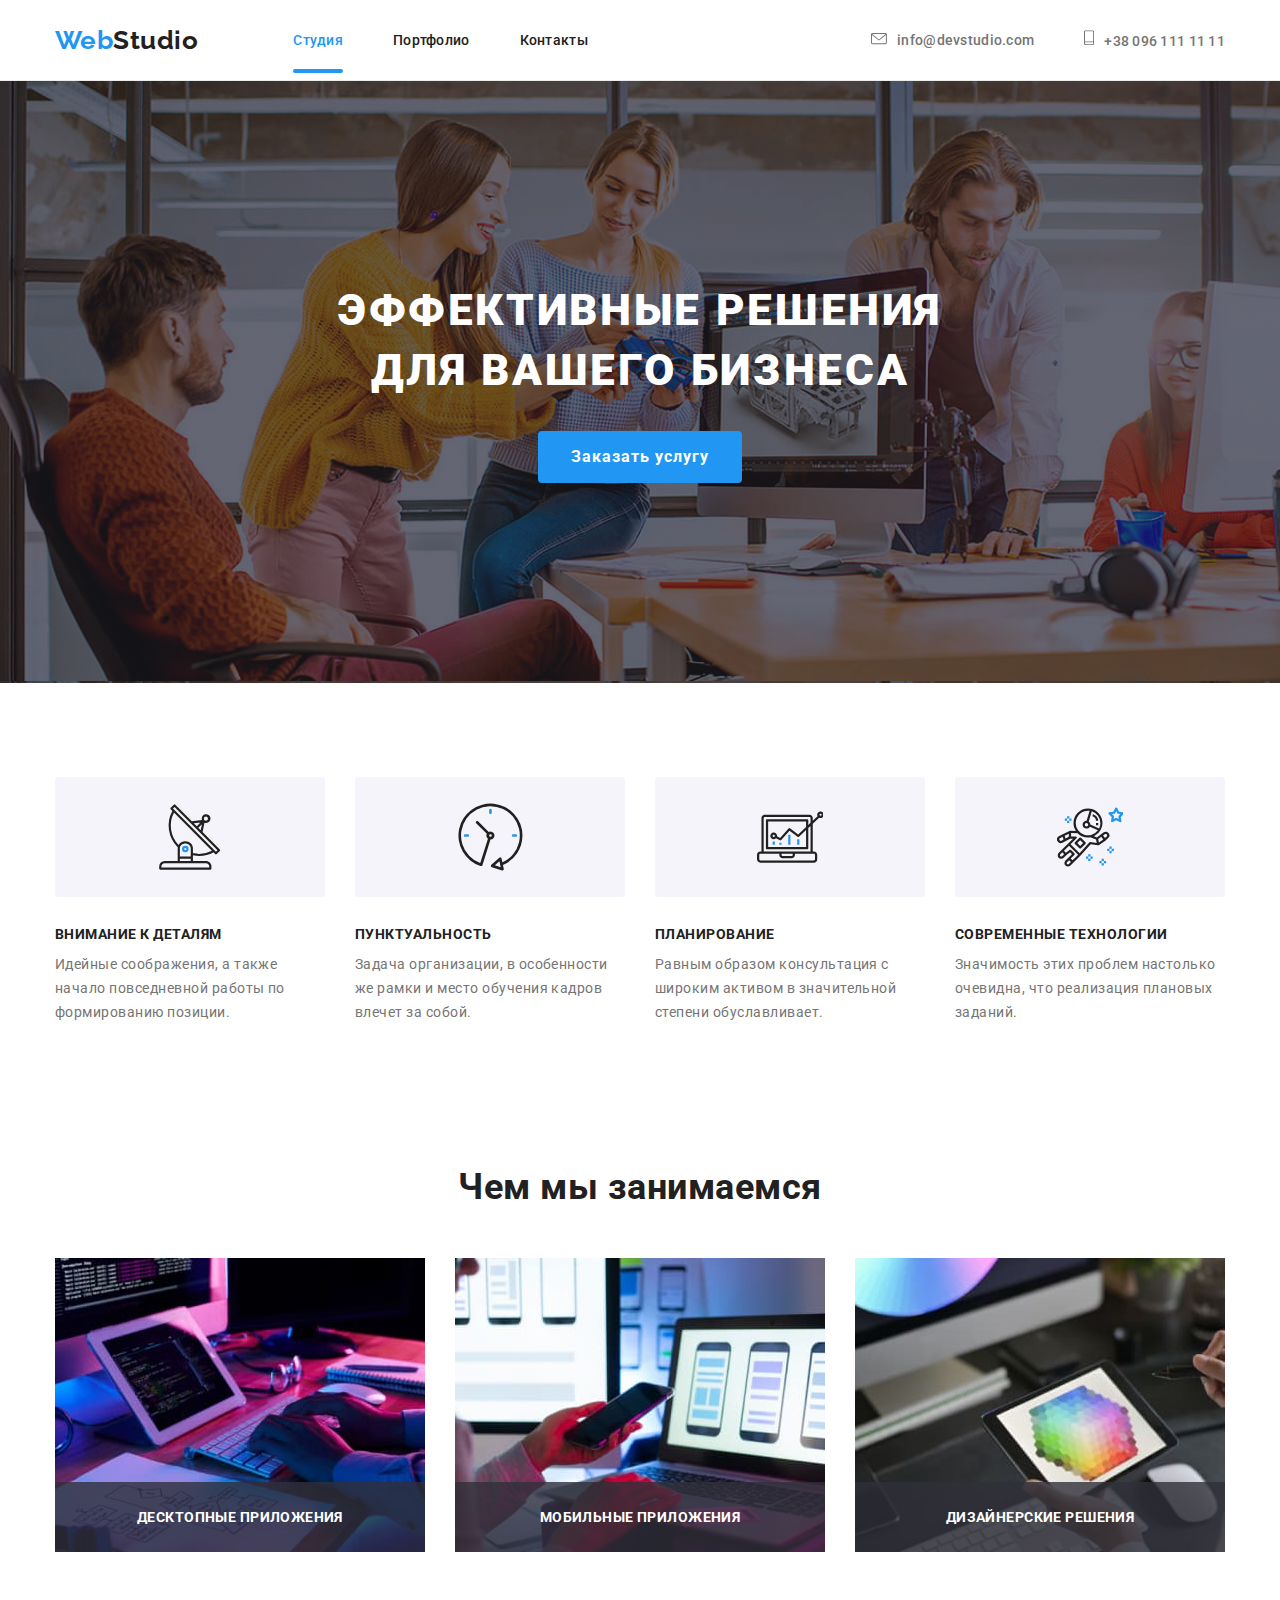
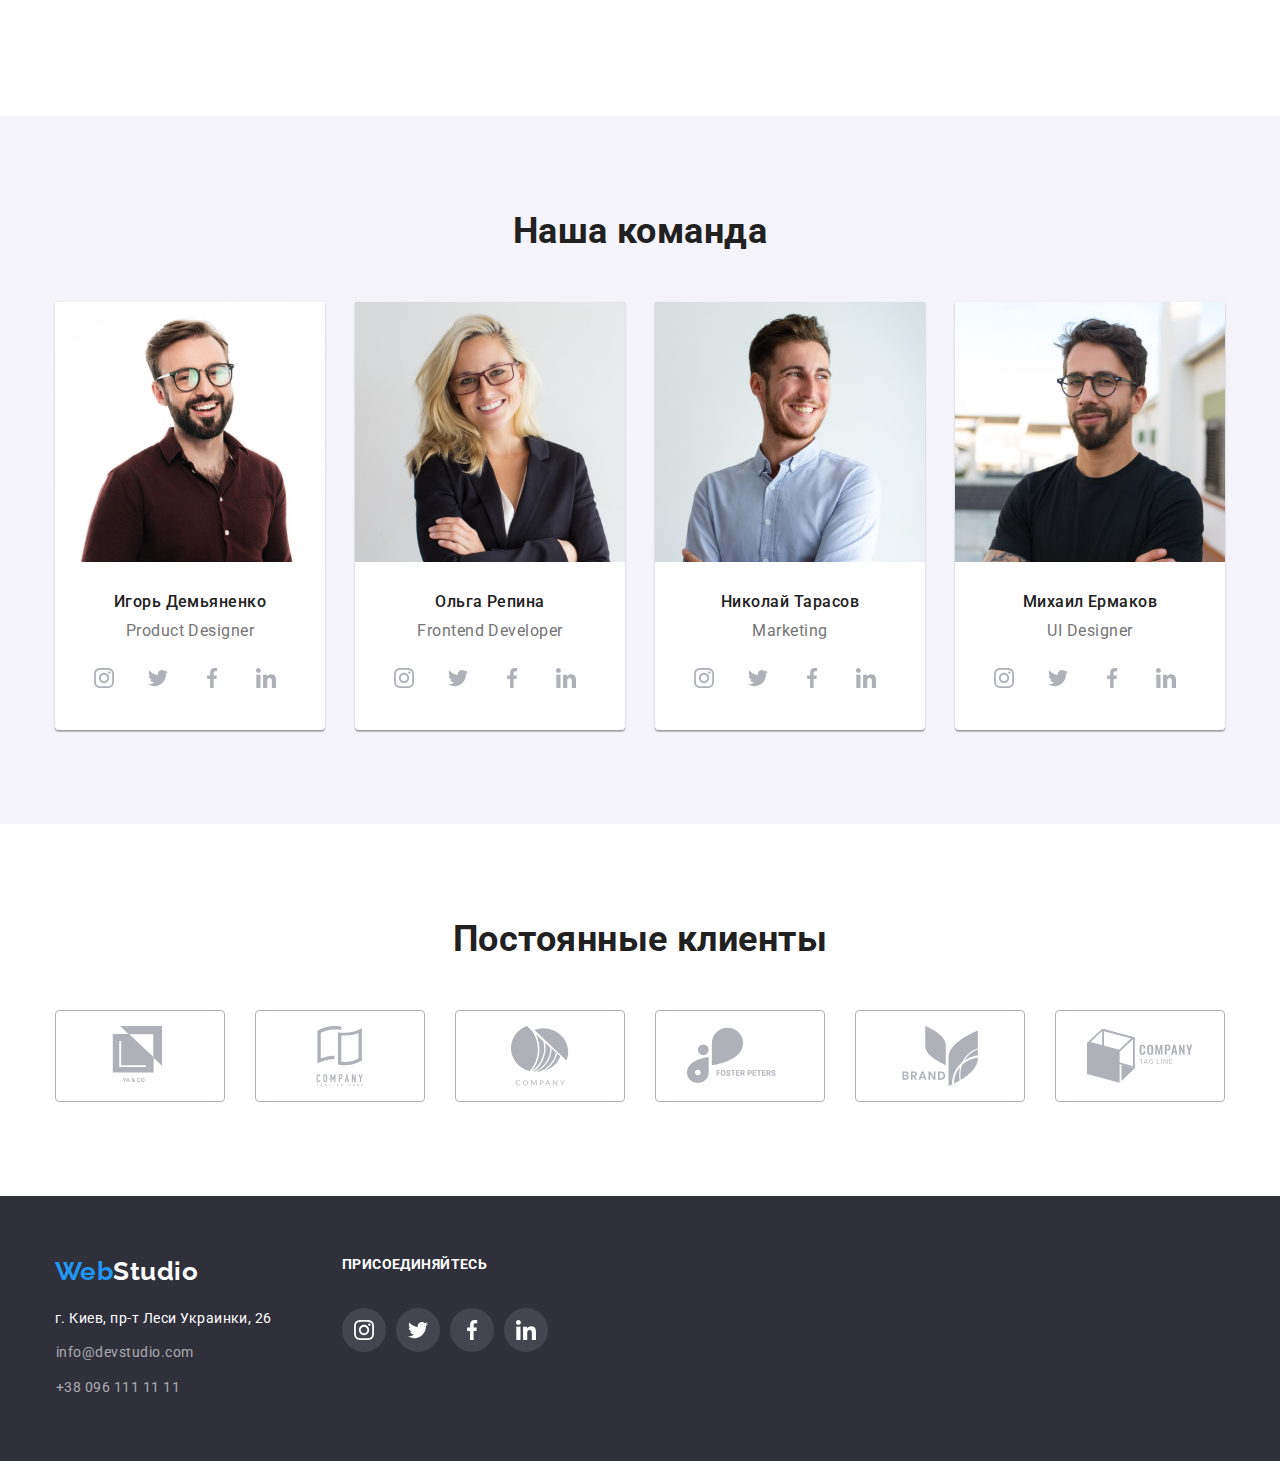
==== index.html @ 8f169391 "Add files via upload" ====
<!DOCTYPE html>
<html lang="ru">

<head>
    <meta charset="UTF-8" />
    <meta name="viewport" content="width=device-width, initial-scale=1.0" />
    <title>WebStudio</title>
    <link rel="preconnect" href="https://fonts.googleapis.com">
    <link rel="preconnect" href="https://fonts.gstatic.com" crossorigin>
    <link
        href="https://fonts.googleapis.com/css2?family=Raleway:wght@700&family=Roboto:wght@400;500;700;900&display=swap"
        rel="stylesheet">
    <link rel="stylesheet"
        href="https://cdnjs.cloudflare.com/ajax/libs/modern-normalize/1.1.0/modern-normalize.min.css">

    <link rel="stylesheet" href="./css/styles.css">
</head>

<body>
    <!-- Шапка сайта -->
    <header class="page-header">

        <div class="container container-flex">


            <nav class="nav flex">
                <a href="./index.html" class="top-logo logo">
                    <span class="accent">Web</span>Studio
                </a>

                <ul class="site-nav list">
                    <li><a href="./index.html" class="link current">Студия</a></li>

                    <li><a href="./portfolio.html" class="link">Портфолио</a></li>
                    <li><a href="" class="link">Контакты</a></li>
                </ul>
            </nav>




            <ul class="telephone-maill-header list flex">

                <li> <a href="mailto:info@devstudio.com" class="button2 "><svg class="link-icon2" width="16"
                            height="12">
                            <use href="./images/sprite.svg#icon-envelope"></use>
                        </svg>info@devstudio.com</a></li>
                <li><a href="tel:+380961111111" class="button2 "> <svg class="link-icon2" width="10" height="16">
                            <use href="./images/sprite.svg#icon-Vector"></use>
                        </svg>+38 096 111 11 11</a></li>
            </ul>
        </div>

    </header>

    <main>
        <!-- Герой -->

        <section class="hero ">
            <div class="container">
                <div class="hero-content">

                    <h1 class="hero-title">ЭФФЕКТИВНЫЕ РЕШЕНИЯ<br>
                        ДЛЯ ВАШЕГО БИЗНЕСА</h1>
                    <button data-modal-open type="button" class="button primary">Заказать услугу</button>
                </div>
            </div>
            <script src="./js/modal.js"></script>
        </section>


        <!-- Переваги -->

        <section class="section-special-first ">
            <div class="container">

                <!-- <h2 class="unvisible">Список преимуществ</h2> -->

                <ul class="feature-list list">

                    <li class="feature-list-item">

                        <div class="invisible-icon2"><svg class="invisible-icon" width="65.32px" height="70px">
                                <use href="./images/sprite.svg#icon-antenna"></use>
                            </svg></div>

                        <h3 class="title">Внимание к деталям</h3>
                        <p class="text">
                            Идейные соображения, а также начало повседневной работы по формированию позиции.
                        </p>
                    </li>
                    <li class="feature-list-item">

                        <div class="invisible-icon2"><svg class="invisible-icon" width="66.96px" height="70px">
                                <use href="./images/sprite.svg#icon-clock"></use>

                            </svg></div>
                        <h3 class="title">Пунктуальность</h3>
                        <p class="text">
                            Задача организации, в особенности же рамки и место обучения кадров влечет за собой.
                        </p>
                    </li>
                    <li class="feature-list-item">

                        <div class="invisible-icon2"><svg class="invisible-icon" width="66.96px" height="70px">
                                <use href="./images/sprite.svg#icon-diagram"></use>
                            </svg></div>

                        <h3 class="title">Планирование</h3>
                        <p class="text">
                            Равным образом консультация с широким активом в значительной степени обуславливает.
                        </p>
                    </li>
                    <li class="feature-list-item">

                        <div class="invisible-icon2"> <svg class="invisible-icon" width="66.96px" height="70px">
                                <use href="./images/sprite.svg#icon-astronaut"></use>
                            </svg></div>

                        <h3 class="title">Современные технологии</h3>
                        <p class="text">
                            Значимость этих проблем настолько очевидна, что реализация плановых заданий.
                        </p>
                    </li>
                </ul>
            </div>
        </section>


        <!-- Послуги -->

        <section class="section-special-second services">
            <div class="container">
                <h2 class="section-main-title">Чем мы занимаемся</h2>

                <ul class="list services-list">

                    <li class="services-list-item">
                        <img src="./images/1th/layout.jpg" alt="Компьютер" width="370" />
                        <p class="services-text">Десктопные приложения</p>
                    </li>
                    <li class="services-list-item">
                        <img src="./images/1th/mobile_development.jpg" alt="Телефон" width="370" />
                        <p class="services-text">Мобильные приложения</p>
                    </li>
                    <li class="services-list-item">
                        <img src="./images/1th/design.jpg" alt="Планшет" width="370" />
                        <p class="services-text">Дизайнерские решения</p>
                    </li>
                </ul>
            </div>
        </section>


        <!-- Співробітники компанії -->

        <section class="section employees">
            <div class="container">

                <h2 class="section-main-title">Наша команда</h2>
                <ul class="list employees-list">
                    <li class="employees-item">

                        <img src="./images/1th/Product_Designer.jpg" alt="Співробітник компанії" width="270" />
                        <div class="employees-item-description">
                            <h3>Игорь Демьяненко</h3>
                            <p>Product Designer</p>
                            <ul class="social-button list social-centr">


                                <li> <a href="#" class="social-block2"><svg class="social-links2">
                                            <!--  width="44px" height="44px"-->

                                            <use href="./images/svg/sprite.svg#instagram"></use>
                                        </svg>
                                    </a></li>
                                <li> <a href="#" class="social-block2"><svg class="social-links2">
                                            <use href="./images/svg/sprite.svg#twitter"></use>
                                        </svg>
                                    </a></li>

                                <li> <a href="#" class="social-block2"><svg class="social-links2">
                                            <use href="./images/svg/sprite.svg#facebook"></use>
                                        </svg>
                                    </a></li>
                                <li> <a href="#" class="social-block2 "><svg class="social-links2 ">
                                            <use href=" ./images/svg/sprite.svg#linkedin"></use>
                                        </svg>
                                    </a></li>
                            </ul>

                        </div>
                    </li>
                    <li class="employees-item">
                        <img src="./images/1th/Frontend_Developer.jpg" alt="Співробітник компанії" width="270" />
                        <div class="employees-item-description">
                            <h3>Ольга Репина</h3>
                            <p>Frontend Developer</p>
                            <ul class="social-button list social-centr">


                                <li> <a href="#" class="social-block2"><svg class="social-links2">
                                            <!--  width="44px" height="44px"-->

                                            <use href="./images/svg/sprite.svg#instagram"></use>
                                        </svg>
                                    </a></li>
                                <li> <a href="#" class="social-block2"><svg class="social-links2">
                                            <use href="./images/svg/sprite.svg#twitter"></use>
                                        </svg>
                                    </a></li>

                                <li> <a href="#" class="social-block2"><svg class="social-links2">
                                            <use href="./images/svg/sprite.svg#facebook"></use>
                                        </svg>
                                    </a></li>
                                <li> <a href="#" class="social-block2"><svg class="social-links2">
                                            <use href=" ./images/svg/sprite.svg#linkedin"></use>
                                        </svg>
                                    </a></li>
                            </ul>
                        </div>
                    </li>
                    <li class="employees-item">
                        <img src="./images/1th/Marketing.jpg" alt="Співробітник компанії" width="270" />
                        <div class="employees-item-description">
                            <h3>Николай Тарасов</h3>
                            <p>Marketing</p>
                            <ul class="social-button list social-centr">


                                <li> <a href="#" class="social-block2"><svg class="social-links2">
                                            <!--  width="44px" height="44px"-->

                                            <use href="./images/svg/sprite.svg#instagram"></use>
                                        </svg>
                                    </a></li>
                                <li> <a href="#" class="social-block2"><svg class="social-links2">
                                            <use href="./images/svg/sprite.svg#twitter"></use>
                                        </svg>
                                    </a></li>

                                <li> <a href="#" class="social-block2"><svg class="social-links2">
                                            <use href="./images/svg/sprite.svg#facebook"></use>
                                        </svg>
                                    </a></li>
                                <li> <a href="#" class="social-block2"><svg class="social-links2">
                                            <use href=" ./images/svg/sprite.svg#linkedin"></use>
                                        </svg>
                                    </a></li>
                            </ul>
                        </div>
                    </li>
                    <li class="employees-item">


                        <img src="./images/1th/UI_Designer.jpg" alt="Співробітник компанії" width="270" />
                        <div class="employees-item-description">

                            <h3>Михаил Ермаков</h3>
                            <p>UI Designer</p>
                            <ul class="social-button list social-centr">


                                <li> <a href="#" class="social-block2"><svg class="social-links2">
                                            <!--  width="44px" height="44px"-->

                                            <use href="./images/svg/sprite.svg#instagram"></use>
                                        </svg>
                                    </a></li>
                                <li> <a href="#" class="social-block2"><svg class="social-links2">
                                            <use href="./images/svg/sprite.svg#twitter"></use>
                                        </svg>
                                    </a></li>

                                <li> <a href="#" class="social-block2"><svg class="social-links2">
                                            <use href="./images/svg/sprite.svg#facebook"></use>
                                        </svg>
                                    </a></li>
                                <li> <a href="#" class="social-block2"><svg class="social-links2">
                                            <use href=" ./images/svg/sprite.svg#linkedin"></use>
                                        </svg>
                                    </a></li>
                            </ul>
                        </div>
                    </li>
                </ul>
            </div>
        </section>


        <!-- Постійні клієнти -->


        <section class="section-special-second section employees background-partners">
            <div class="container ">
                <h2 class="section-main-title">Постоянные клиенты</h2>
                <ul class="client">

                    <!-- старий варіант-->
                    <!--<li class="client-logo"><a href=""> <svg class="client-icon client-icon4">
                                <use href="./images/sprite.svg#icon-Client1"></use>
                            </svg></a></li>
                    <li class="client-logo"><a href=""><svg class="client-icon client-icon4">
                                <use href="./images/sprite.svg#icon-Client2"></use>
                            </svg></a></li>
                    <li class="client-logo"><a href=""><svg class="client-icon client-icon4">
                                <use href="./images/sprite.svg#icon-Client3"></use>
                            </svg></a></li>
                    <li class="client-logo"><a href=""><svg class="client-icon client-icon4">
                                <use href="./images/sprite.svg#icon-Client4"></use>
                            </svg></a></li>
                    <li class="client-logo"><a href=""><svg class="client-icon client-icon4">
                                <use href="./images/sprite.svg#icon-Client5"></use>
                            </svg></a></li>
                    <li class="client-logo"><a href=""><svg class="client-icon client-icon4">
                                <use href="./images/sprite.svg#icon-Client6"></use>
                            </svg></a></li>-->




                    <li class="item">
                        <a class="client-logo" href="" aria-label="">
                            <svg class="client-icon client-icon4">
                                <use href="./images/sprite.svg#icon-Client1"></use>
                            </svg>
                        </a>
                    </li>
                    <li class="item">
                        <a class="client-logo" href="" aria-label="">
                            <svg class="client-icon client-icon4">
                                <use href="./images/sprite.svg#icon-Client2"></use>
                            </svg>
                        </a>
                    </li>
                    <li class="item">
                        <a class="client-logo" href="" aria-label="">
                            <svg class="client-icon client-icon4">
                                <use href="./images/sprite.svg#icon-Client3"></use>
                            </svg>
                        </a>
                    </li>
                    <li class="item">
                        <a class="client-logo" href="" aria-label="">
                            <svg class="client-icon client-icon4">
                                <use href="./images/sprite.svg#icon-Client4"></use>
                            </svg>
                        </a>
                    </li>
                    <li class="item">
                        <a class="client-logo" href="" aria-label="">
                            <svg class="client-icon client-icon4">
                                <use href="./images/sprite.svg#icon-Client5"></use>
                            </svg>
                        </a>
                    </li>
                    <li class="item">
                        <a class="client-logo" href="" aria-label="">
                            <svg class="client-icon client-icon4">
                                <use href="./images/sprite.svg#icon-Client6"></use>
                            </svg>
                        </a>
                    </li>




                </ul>



            </div>
        </section>





    </main>

    <!-- Футер -->

    <footer class="footer">

        <div class="container container-footer ">
            <div>
                <a href="./index.html" class="footer-logo logo">


                    <span class="accent">Web</span><span class="second-part">Studio</span>
                </a>

                <address class="address">
                    <p class="address-margin">г. Киев, пр-т Леси Украинки, 26</p>
                    <ul class="list">
                        <li class="address-margin"><a href="mailto:info@devstudio.com"
                                class="button">info@devstudio.com</a>
                        </li>
                        <li><a href="tel:+380961111111" class="button">+38 096 111 11 11</a></li>
                    </ul>
                </address>
            </div>



            <div class="container-footer2">
                <h3 class="social-h">ПРИСОЕДИНЯЙТЕСЬ</h3>



                <ul class="social-button list">

                    <li> <a href="#" class="social-block3"><svg class="social-links3">
                                <!--  width="44px" height="44px"-->

                                <use href="./images/svg/sprite.svg#instagram"></use>
                            </svg>
                        </a></li>
                    <li> <a href="#" class="social-block3"><svg class="social-links3">
                                <use href="./images/svg/sprite.svg#twitter"></use>
                            </svg>
                        </a></li>

                    <li> <a href="#" class="social-block3"><svg class="social-links3">
                                <use href="./images/svg/sprite.svg#facebook"></use>
                            </svg>
                        </a></li>
                    <li> <a href="#" class="social-block3"><svg class="social-links3">
                                <use href="./images/svg/sprite.svg#linkedin"></use>
                            </svg>
                        </a></li>

                </ul>

            </div>


        </div>


    </footer>

</body>

</html>
---- css/styles.css ----
:root {
  --accent-color: #2196f3;
  --primary-white-color: #ffffff;
  --primary-text-color: #212121;
  --secondary-text-color: #757575;
  --title-text-color: #212121;
  --secondary-background-color: #2f303a;
  --special-background-color: #f5f4fa;
}





body {
  margin: 0;
  font-family: Roboto, sans-serif;
  background-color: var(--primary-white-color);
  color: var(--primary-text-color);
  letter-spacing: 0.03em;
}
h1,
h2,
h3,
h4,
h5,
h6,
p {
  margin-top: 0;
  margin-bottom: 0;
}
ul,
ol {
  margin-top: 0;
  margin-bottom: 0;
  padding-left: 0;
}
img {
  display: block;
}
/* ============== COMPONENTS ============== */
.container {
  width: 1200px;
  padding-left: 15px;
  padding-right: 15px;
  margin: 0 auto;
  box-sizing: border-box;

  
}
.container-footer{
  display: flex;

}
.container-footer2{
  margin-left: 70px;
}

.list {
  list-style: none;
  padding: 0;
}
.unvisible {
  color: var(--primary-white-color);
}
.flex {
  display: flex;
  flex-direction: row;
}

.no-margin.list {
  margin: 0;
}

.no-margin {
  margin: 0;
}
/* ============== END COMPONENTS ============== */

/* ============== BUTTONS ============== */
.button {
  cursor: pointer;
  color: var(--secondary-text-color);
  font-family: inherit;
  display: inline-block;
  text-align: center;
  border: 1px solid transparent;
}

.button.primary {
  color: var(--primary-white-color);
  background-color: var(--accent-color);
  font-family: inherit;
  font-weight: 700;
  font-size: 16px;
  line-height: 1.87;
  display: flex;
  align-items: center;
  letter-spacing: 0.06em;
  padding: 10px 32px;
  border-radius: 4px;
  margin: 0 auto;
}

.button.secondary {
  color: var(--primary-text-color);
  background-color: var(--special-background-color);

  
  font-family: inherit;
  font-weight: 500;
  font-size: 16px;
  line-height: 1.87;
  display: flex;
  align-items: center;
  padding: 6px 22px;
  letter-spacing: 0.03em;
  border-radius: 4px;
  min-width: 75px;
}

.button.secondary:hover,
.button.secondary:focus {
  color: var(--primary-white-color);
  background-color: var(--accent-color);
}

.button.primary:hover,
.button.primary:focus {
  color: var(--accent-color);
  background-color: var(--primary-white-color);
}
/* ============== END BUTTONS ============== */

/* ============== HEADER ============== */

.page-header {
  border-bottom: 1px solid #ececec;
}

/*.page-header li {
  padding: 32px 0;
}*/

.top-logo {
  color: var(--title-text-color);
  font-family: Raleway;
  font-weight: 700;
  font-size: 26px;
  line-height: 1.17;
  text-decoration: none;
  margin: 0 95px 0 0;
  padding: 25px 0 25px 0;
  /* outline: 2px solid red; */
}

.logo .accent {
  color: var(--accent-color);
}
/* ============== NAVIGATION ============== */

.site-nav {
  display: flex;

  margin: auto 0;
}
.site-nav{ display:flex;}
.site-nav :not(:last-child){margin-right: 50px;}

.nav-menu{ display:flex;}
.nav-menu :not(:last-child){margin-right: 50px;}

.site-nav  {
  color: var(--accent-color);
}



.link{font-weight: 500;
  padding-top: 24px;
padding-bottom: 25px;
font-size: 14px;
  line-height: 1.14;
  letter-spacing: 0.02em;
  text-decoration: none;
  color: var(--primary-text-color);
}

.link2{font-weight: 500;
  padding-top: 24px;
padding-bottom: 25px;
font-size: 14px;
  line-height: 1.14;
  letter-spacing: 0.02em;
  
 
}

 .link:hover,
 .link:focus {
  color: var(--accent-color);
}


 .link.current {
  color: var(--accent-color);
}
.current{
  position: relative;
}
.current::after{
content: "";
display: block;
position: absolute;
left: 0;
bottom: 0;
width: 100%;
height: 4px;
background: #2196F3;
border-radius: 2px;
/*margin-top: 32px;
margin-bottom: 0;*/

}




/*!!!!!!!!!!!!!!!!!!!!!!!!*/
.telephone-maill-header {
  font-style: normal;
  font-weight: 500;
  font-size: 14px;
  line-height: 1.14;
  letter-spacing: 0.02em;
  display: flex;
 /* flex-direction: row;*/
  align-items: center;
  margin: left;
  /*margin-left: auto;*/
}

.telephone-maill-header .button {
  color: var(--secondary-text-color);
  text-decoration: none;
  
}
.telephone-maill-header{
}

.telephone-maill-header :not(:last-child){margin-right: 50px;}


.telephone-maill-header .button:hover,
.telephone-maill-header .button:focus {
  color: var(--accent-color);

}

.button2{
    text-decoration: none; 
  
}
.button2:hover, .button2:focus {
  color: var(--accent-color);

}
.button2:hover  .link-icon2 {
 fill: #2196F3;
 
}
.button2:focus  .link-icon2 {
 fill: #2196F3;
 
}



.button2{
font-weight: 500;
padding-top: 24px;
padding-bottom: 25px;
font-size: 14px;
line-height: 16px;
letter-spacing: 0.02em;

color: #757575;

}

.button3{
/*font-weight: 500;*/
padding-top: 24px;
padding-bottom: 25px;}

.container-flex{
 display: block;
 display: flex;
  align-items: center;
  justify-content: space-between;
  
}

/* ============== END NAVIGATION ============== */

/* ============== END HEADER ============== */

/* ============== HERO ============== */

.hero {
  background-color: var(--secondary-background-color);

 
  padding-bottom: 200px;
  padding-top: 200px;
  
  display: flex;
   align-items: center;
   text-align: center;
  justify-content: space-between;
justify-content: center;

  background-image:linear-gradient(rgba(47, 48, 58, 0.4),rgba(47, 48, 58, 0.4)), url(../images/1.png);
  
;
   max-width: 1600px;
  height: auto;
  

  margin: 0 auto;
  box-sizing: border-box;
}
.hero-title {
  color: var(--primary-white-color);
  font-weight: 900;
  font-size: 44px;
  line-height: 1.36;
  letter-spacing: 0.06em;
  text-transform: uppercase;
  /* margin: 0 auto; */
  margin-bottom: 30px;
}
.hero-content {
  margin: 0 auto;
  /*max-width: 700px;*/
  
}
/* ============== END HERO ============== */

/* ============== SECTION ============== */


.section {
  padding: 94px 0;
}
.section .title,
.section-special-first .title {
  color: var(--title-text-color);
  font-size: 14px;
  line-height: 1.14;
  text-transform: uppercase;
  margin-top: 0;
  margin-bottom: 10px;
}
.title{
  padding-top: 30px;
}

.section-main-title {
  color: var(--title-text-color);
  font-size: 36px;
  line-height: 1.17;
  text-align: center;
  margin-top: 0;
  margin-bottom: 50px;
}


.section-special-first {
  padding: 94px 0 47px 0;
}

.section-special-second {

    /* padding: 47px 0 0px 0; */
    padding-top: 94px;
    padding-bottom: 94px;

}

/* ============== END SECTION ============== */

/* ============== FEATURES ============== */

.feature-list .text {
  color: var(--secondary-text-color);
  font-size: 14px;
  line-height: 1.71;
}

.feature-list {
  text-align: left;
  display: inline-block;
  display: flex;
  margin-left: -30px;
  margin-top: -30px;
}

.feature-list-item {
  margin-top: 30px;
  margin-left: 30px;
  /*flex-basis: calc((100% - 120px) / 4);*/
   width: 270px; 
   
}

/* ============== END FEATURES ============== */

/* ============== SERVICES ============== */

.services-list {
  display: inline-block;
  display: flex;
  flex-direction: row;
  flex-wrap: wrap;
  margin-left: -30px;
  margin-top: -30px;
}

.services-list-item {
  margin-left: 30px;
  margin-top: 30px;
  flex-basis: calc((100% - 90px) / 3);
}

.services-text{
 
  
  /*display: flex;height: 70px;
  */
  transform: translate();
  position: relative;
  top: -70px;
  padding-top: 27px;
  padding-bottom: 27px; 
  background-color: rgba(47, 48, 58, 0.8);

  font-family: Roboto;
font-style: normal;
font-weight: bold;
font-size: 14px;
line-height: 16px;
text-align: center;
letter-spacing: 0.03em;
text-transform: uppercase;

color: #FFFFFF;
}

/* ============== END SERVICES ============== */

/* ============== EMPLOYEES ============== */
.employees {
  background-color: var(--special-background-color);
  text-align: center;
  background: #F5F4FA;
;
}
.background-partners{ background: #fff;

}
.employees-list {
  /* margin: 0; */
  display: inline-block;
  display: flex;
  flex-direction: row;
  flex-wrap: wrap;
  margin-left: -30px;
  margin-top: -30px;
}

.employees-item {
  background-color: #fff;
  margin: 0;
  display: inline-block;
  margin-left: 30px;
  margin-top: 30px;
  /*flex-basis: calc((100% - 120px) / 4);*/
  box-shadow: 0px 1px 3px rgba(0, 0, 0, 0.12), 0px 1px 1px rgba(0, 0, 0, 0.14),
    0px 2px 1px rgba(0, 0, 0, 0.2);
  border-radius: 0px 0px 4px 4px;
}

.employees-item-description {
 padding-top: 30px;
 padding-bottom: 30px;
 

}


.employees-item h3 {
  color: var(--title-text-color);
  font-weight: 500;
  font-size: 16px;
  line-height: 1.2;
  margin: 0 auto 10px auto;
}

.employees-item p {
  color: var(--secondary-text-color);
  font-size: 16px;
  line-height: 1.2;
  margin: 0;
}


/* ============== END EMPLOYEES ============== */

/* ============== PORTFOLIO PROJECTS ============== */



.filter {
  align-items: center;
  margin: 0 auto 50px 0;
  display: flex;
  flex-direction: reverse;
  justify-content: center;
}

.filter .button {
  margin-right: 8px;
}
.filter-shadow:hover, .filter-shadow:focus{
  box-shadow: 0px 3px 1px rgba(0, 0, 0, 0.1), 0px 1px 2px rgba(0, 0, 0, 0.08), 0px 2px 2px rgba(0, 0, 0, 0.12);
}

.projects a {
  text-decoration: none;
  color: var(--title-text-color);
}

.projects h2 {
  font-size: 18px;
  line-height: 2;
  letter-spacing: 0.06em;
}

.projects p {
  color: var(--secondary-text-color);
  font-size: 16px;
  line-height: 1.87;
}

.projects {
  display: flex;
  flex-direction: row;
  flex-wrap: wrap;
  margin-left: -30px;
  margin-top: -30px;
}
.projects-box-shadow:hover{
  box-shadow: 0px 1px 1px rgba(0, 0, 0, 0.12), 0px 4px 4px rgba(0, 0, 0, 0.06), 1px 4px 6px rgba(0, 0, 0, 0.16);
}


.projects-item {
  margin-left: 30px;
  margin-top: 30px;
  flex-basis: calc((100% - 90px) / 3);
  /* align-content: space-between; */
}

.projects-item-description {
  border: 1px solid #eeeeee;
  border-top: none;
  padding: 20px 25px;
}

.projects-item-description p,
h2 {
  margin: 0;
}

.project-text{
transform: translateY(0%);
opacity: 0;
  transition: transform 250ms cubic-bezier(0.4, 0, 0.2, 1),
    opacity 250ms cubic-bezier(0.4, 0, 0.2, 1);

width:370px;
height: 294px;
padding: 64px;
padding-left: 24px;
padding-right: 24px;
background: rgba(33, 150, 243, 0.9);
 
font-family: Roboto;
font-style: normal;
font-weight: normal;
font-size: 18px;
line-height: 28px;
/* or 156% */

letter-spacing: 0.03em;

color: #FFFFFF;
}

.project-text:hover{
  transform: translateY(-100%);
  opacity: 1;
}

/*
.project-text::before{
  display: inline-block;
  content: " ";

  transform: translateY(10%);
  width:370px;
height: 294px;
padding: 64px;
padding-left: 24px;
padding-right: 24px;
background: rgba(33, 150, 243, 0.9);
  font-family: Roboto;
font-style: normal;
font-weight: normal;
font-size: 18px;
line-height: 28px;

visibility: hidden;

letter-spacing: 0.03em;
content: #fff;
}*/
.project-text{
  position: absolute;}
  /*.projects-box-shadow:hover .project-text::before{
    opacity: 1;}*/


/* ============== END PORTFOLIO PROJECTS ============== */

/* ============== FOOTER ============== */

.footer {
  background-color: var(--secondary-background-color);
  padding: 60px 0;
}

.footer-logo {
  color: var(--title-text-color);
  font-family: Raleway;
  font-weight: 700;
  font-size: 26px;
  line-height: 1.17;
  text-decoration: none;
  display: inline-block;
  margin-bottom: 20px;
}

.logo .second-part {
  color: var(--primary-white-color);
}
/* ============== CONTACT INFORMATION ============== */

.address {
  color: var(--primary-white-color);
  font-style: normal;
  font-size: 14px;
  line-height: 1.71;
  text-decoration: none;
}

.address .button {
  color: rgba(255, 255, 255, 0.6);
  text-decoration: none;
}

.address .button:hover,
.address .button:focus {
  color: var(--accent-color);
}

.address-margin {
  margin-bottom: 9px;
}
/* ============== END CONTACT INFORMATION ============== */

/* ============== END FOOTER ============== */

/*va1*/
.lnk-s{
  width: 44px;
  height: 44px;
   margin-right: 10px;
 /*ФОН*/
  --color1: rgba(255, 255, 255, 0.1);
  /*КОЛІР ЕЛЕМЕНТІ*/
  --color2: #AFB1B8;
}
.lnk-s:hover{
--color1:red;/*  var(--accent-color) */
--color2: #fff;
}
.lnk-s:focus-within{
--color1:red;/*  var(--accent-color) */
--color2: #fff;
}
/**/
/*var2*//*Співробітники компанії кнопки соцмереж*/
.social-block2 {
  display: flex;
  display: block;

  border-radius: 50%;
  
}
.social-block2:focus, .social-block2:hover  {
  --color1: black;
  background-color: #2196F3;
  --color2: #fff;
   width: 44px;
  height: 44px;
}
/***********************************************/

.social-block2 {
  display: flex;
  /*display: block;*/
  width: 44px;
  height: 44px;
  border-radius: 50%;
  margin-right: 10px;
   --color2:  #AFB1B8;
;
}
.social-block2:focus {
  
  background-color: #2196F3;
  --color2: #fff;
}
.social-block2:hover {
  
  background-color: #2196F3;
  --color2: #fff;
}

.social-links2 {
  display: flex;
    margin: auto;
  
  width: 20px;
  height: 20px;
  --color1: none;
}


/*
.social-links2 {
  width: 44px;
  height: 44px;
  --color1: none;
  margin-right: 10px;
  
}***************************************************************************************/
/*
.social-links2:hover {
  --color1: #2196F3;
  --color2: #fff;
}*/
/*.social-links2:focus {
  --color1: #2196F3;
  --color2: #fff;
  border: 44px;
  border-radius: 50%;
  background-color: #2196f3;
 
}

.button.primary:hover,
.button.primary:focus {
  color: var(--accent-color);
  background-color: var(--primary-white-color);
}
*/




/**var3**/
/*Футер кнопки соцмереж*/
/*
.social-block3 {
    display: flex;
    border-radius: 50%;
    
    background: rgba(255, 255, 255, 0.1);
    margin-right: 10px;
}
.social-block3:focus, .social-block3:hover  {
 
  background-color: black;
  --color2: #fff;
}



.social-links3 {
  width: 44px;
  height: 44px;
  --color1: none;
  --color2: #fff;
}
.social-links3:focus {
  --color1:  #2196F3;
  --color2: #fff;
 
}
.social-links3:hover{
  --color1:  #2196F3;
  --color2: #fff;
  
}*/
.social-block3 {
  display: flex;
  /*display: block;*/
background: rgba(255, 255, 255, 0.1);
  width: 44px;
  height: 44px;
border-radius: 50%;

  margin-right: 10px;
   fill: #fff;
}
.social-block3:focus {
  
  background-color: #2196F3;
  --color2: #fff;
}
.social-block3:hover {
  
  background-color: #2196F3;
  --color2: #fff;
}

.social-links3 {
  /**/display: flex;
    margin: auto;
  
  width: 20px;
  height: 20px;
  --color1: none;
}



/**/



/*SVG*/
.link-icon {

width: 44px;
  height: 44px;
 background-color: none;
  margin-right: 10px;
 /*ФОН*/
  --color1: rgba(255, 255, 255, 0.1);
  /*КОЛІР ЕЛЕМЕНТІ*/
  --color2: #AFB1B8;
  
}
.link-icon:hover{
    --color1:red;/*  var(--accent-color) */
  --color2: #fff;
}

.link-icon:focus{
    --color1: black;/*var(--accent-color)*/
  --color2: #fff;
  width: 44px;
  height: 44px;
  /*border-radius: 50%;*/
  outline:none;

}

.link-icon2{
  fill: #757575;
  margin-right: 10px;
}
.link-icon2:hover, 
.link-icon2:focus{
fill: #2196F3;

}





  .link-icon-button{
  background-color: none;

  margin-right: 10px;
  width: 44px;
  height: 44px;
  --color1: rgba(255, 255, 255, 0.1);
  --color2: #fff;}

  .link-icon-button:hover, .link-icon-button:focus {
    --color1: var(--accent-color);
  --color2: #fff;}

.client-icon{
 
 /* width:106px ;
  height:60px ;*/
 /*padding:92px 170px ;*/

  border: 1px solid #AFB1B8;
box-sizing: border-box;}



.invisible-icon{
  background: #F5F4FA;
border-radius: 4px;
justify-content: center;}

.invisible-icon2{
   background: #F5F4FA;
   width: 270px;
height: 120px;
background: #F5F4FA;
border-radius: 4px;
display: flex;
   align-items: center;
  justify-content: space-between;
justify-content: center;


}
.client{
   list-style: none;
  
display: flex;
justify-content: center;
/*padding-left: 16px;
padding-right: 16px;
padding-top: 32px;
padding-bottom: 32px;
border: 1px solid #2196F3;
box-sizing: border-box;
border-radius: 4px;*/
padding-top: 0px;

}


.client :not(:last-child){margin-right: 30px;}

/*.client :hover{
  fill: #2196F3;
  
}*/
.client-logo{
list-style: none;
  width: 170px;
height: 92px;

border: 1px solid #AFB1B8;
box-sizing: border-box;
border-radius: 4px;
display: flex;
align-items: center;
justify-content: space-between;
justify-content: center;
cursor: pointer;
}

.client-logo:focus, .client-logo:hover {
 fill: #2196F3;
 border: 1px solid;
 border-color:  #2196F3;
}  




.client-logo  .client-icon:hover{
 fill: #2196F3;
 
}

.client-logo  .client-icon:focus{
 fill: #2196F3;
 
}/**/


.client-icon:hover, .client-logo:hover{
 fill: #2196F3;
 
}

/*.social-block2:focus, .social-block2:hover  {
  --color1: black;
  background-color: #2196F3;
  --color2: #fff;
}*/


.client-logo:focus,  .client-icon:focus{
 fill: #2196F3;
 
}
.client-logo:hover  .client-icon{
 fill: #2196F3;
 
}

.client-logo:focus  .client-icon{
 fill: #2196F3;
 
}


.client-icon:focus, .client-icon:hover {
 fill: #2196F3;
 border: 1px solid;
 border-color:  #2196F3;}




.client-logo:hover   {
 
 
  
}



.client-icon{
  display: flex;
  align-items: center;
  justify-content: center;
  fill: #AFB1B8;
 




max-width: 106px;
max-height: 60px;
min-height:60px; ;
min-width: 106px;

}
.client-icon:focus {
  border: 1px solid;
 border-color:   #2196F3;}



.client-icon :not(:last-child ){margin-right: 30px;}

.social-button {
  font-style: normal;
  
  /*font-size: 14px;
  line-height: 1.14;
  letter-spacing: 0.02em;*/
  display: flex;
  flex-direction: row;
  align-items: flex-end;
  
  
}

.social-h{
  font-family: Roboto;
font-weight: bold;
font-size: 14px;
line-height: 16px;
letter-spacing: 0.03em;
text-transform: uppercase;
text-align:start;
margin-bottom: 36px;

color: #FFFFFF;
}

.social-color{
  fill: red;
}

.social-centr{
display: flex;
justify-content: center;
margin-top: 16px;
}

.client-icon{
  border: 0;
}
  /*SVG  END*/

  .client-logo:focus, .client-logo:hover,{
background-color: #2196F3;
border: dashed red;
}

/**/

/*********************/
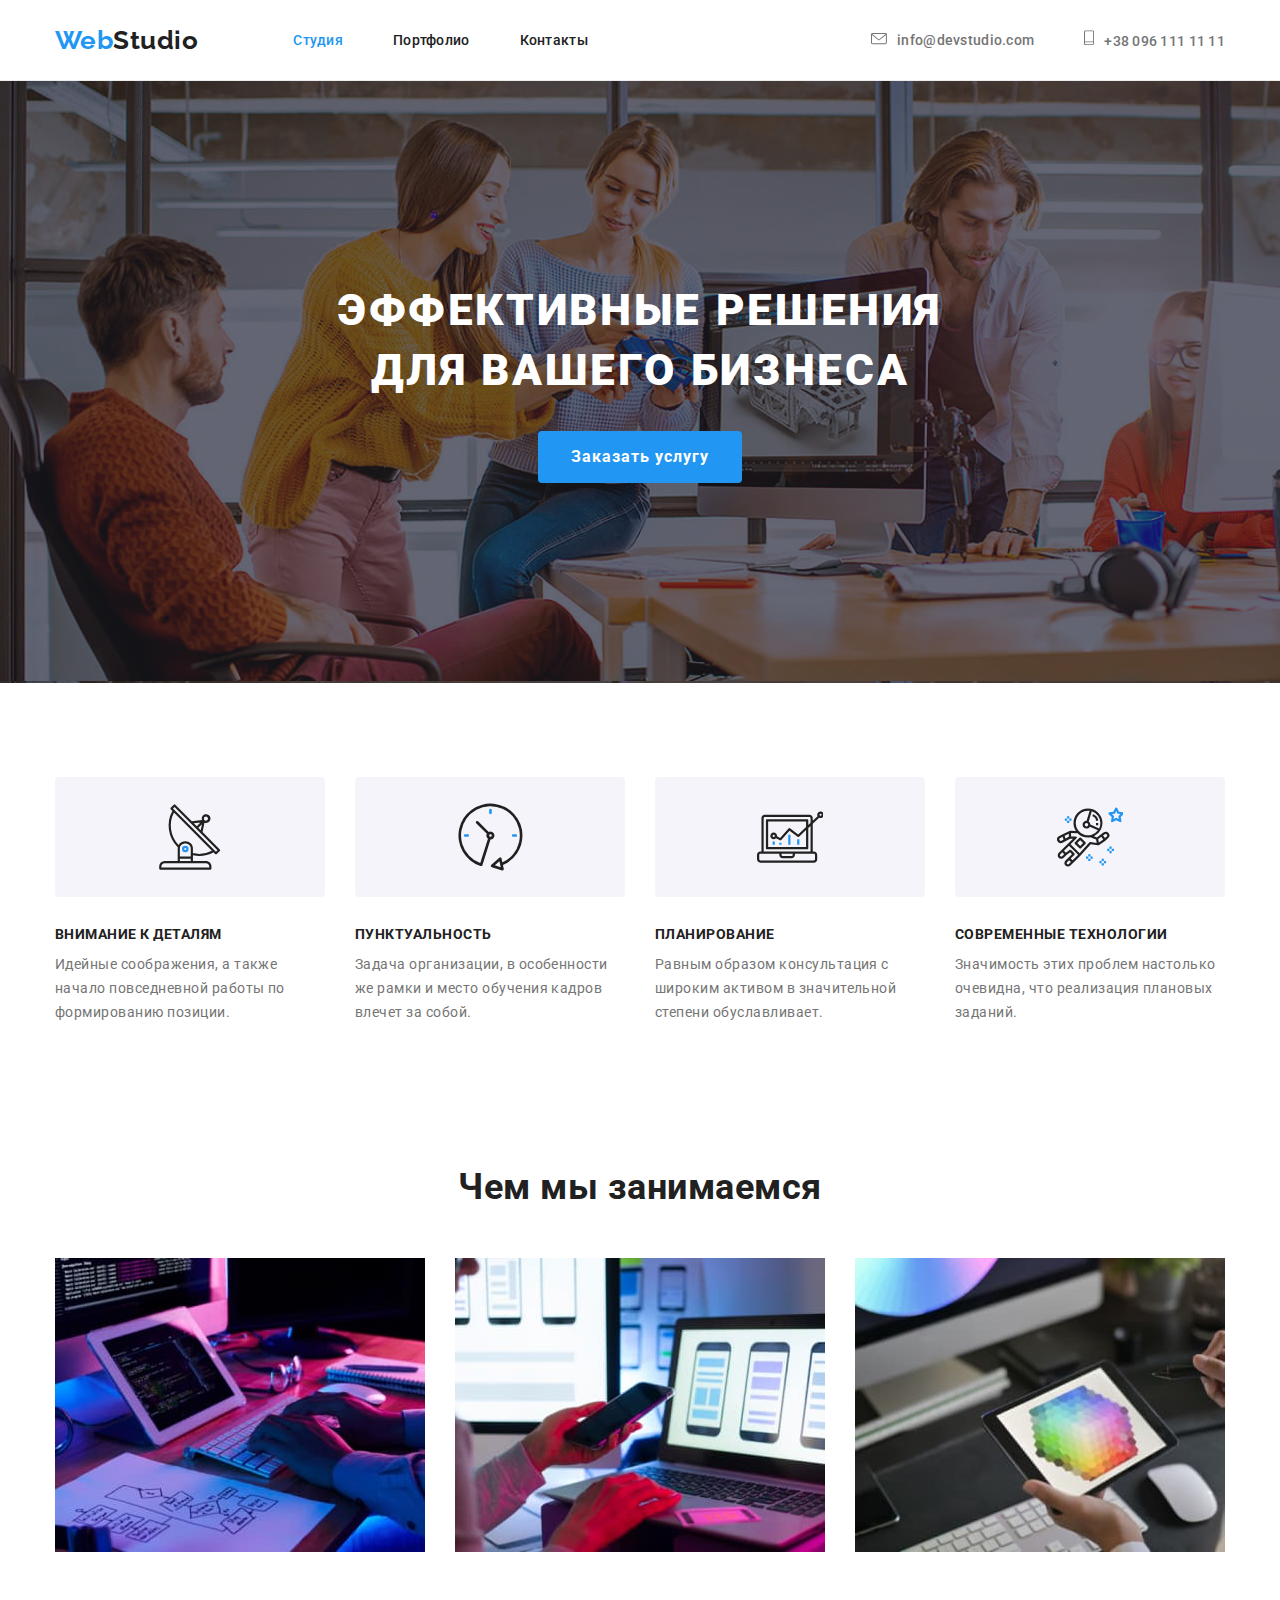
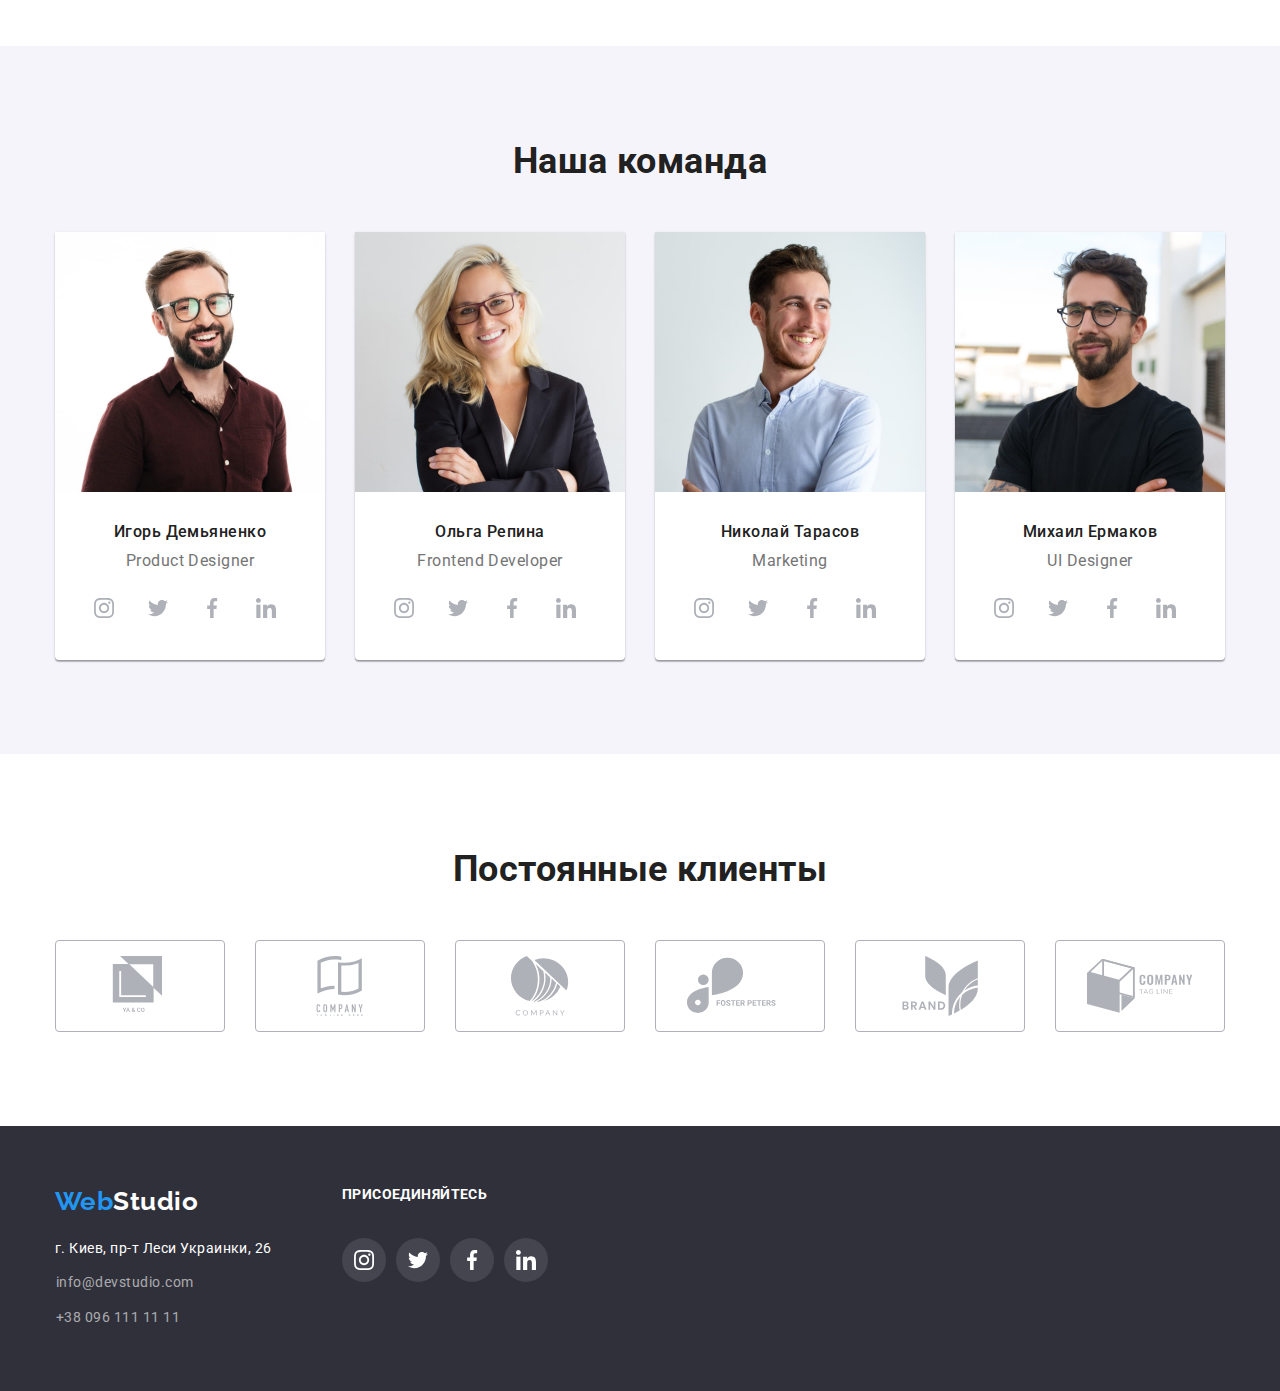
==== commit 8b5d7e57: "Add files via upload" ====
--- a/index.html
+++ b/index.html
@@ -62,11 +62,25 @@
 
                     <h1 class="hero-title">ЭФФЕКТИВНЫЕ РЕШЕНИЯ<br>
                         ДЛЯ ВАШЕГО БИЗНЕСА</h1>
-                    <button data-modal-open type="button" class="button primary">Заказать услугу</button>
+                    <button class="button primary" type="button" data-modal-open>Заказать услугу</button>
                 </div>
             </div>
-            <script src="./js/modal.js"></script>
+
+
         </section>
+
+        <!--Модальне вікно-->
+        <div class="backdrop is-hidden" data-modal>
+            <div class="modal">
+                <button class="modal-close" data-modal-close>
+                    <svg class="close-icon">
+                        <use href="./images/svg/close.png"></use>
+                    </svg>
+                </button>
+            </div>
+        </div>
+        <!---->
+        <script src="./js/modal.js"></script>
 
 
         <!-- Переваги -->
@@ -137,15 +151,12 @@
 
                     <li class="services-list-item">
                         <img src="./images/1th/layout.jpg" alt="Компьютер" width="370" />
-                        <p class="services-text">Десктопные приложения</p>
                     </li>
                     <li class="services-list-item">
                         <img src="./images/1th/mobile_development.jpg" alt="Телефон" width="370" />
-                        <p class="services-text">Мобильные приложения</p>
                     </li>
                     <li class="services-list-item">
                         <img src="./images/1th/design.jpg" alt="Планшет" width="370" />
-                        <p class="services-text">Дизайнерские решения</p>
                     </li>
                 </ul>
             </div>
--- a/css/styles.css
+++ b/css/styles.css
@@ -133,12 +133,11 @@
 /* ============== END BUTTONS ============== */
 
 /* ============== HEADER ============== */
-
 .page-header {
   border-bottom: 1px solid #ececec;
 }
-
-/*.page-header li {
+/*
+.page-header li {
   padding: 32px 0;
 }*/
 
@@ -205,23 +204,6 @@
  .link.current {
   color: var(--accent-color);
 }
-.current{
-  position: relative;
-}
-.current::after{
-content: "";
-display: block;
-position: absolute;
-left: 0;
-bottom: 0;
-width: 100%;
-height: 4px;
-background: #2196F3;
-border-radius: 2px;
-/*margin-top: 32px;
-margin-bottom: 0;*/
-
-}
 
 
 
@@ -433,29 +415,6 @@
   flex-basis: calc((100% - 90px) / 3);
 }
 
-.services-text{
- 
-  
-  /*display: flex;height: 70px;
-  */
-  transform: translate();
-  position: relative;
-  top: -70px;
-  padding-top: 27px;
-  padding-bottom: 27px; 
-  background-color: rgba(47, 48, 58, 0.8);
-
-  font-family: Roboto;
-font-style: normal;
-font-weight: bold;
-font-size: 14px;
-line-height: 16px;
-text-align: center;
-letter-spacing: 0.03em;
-text-transform: uppercase;
-
-color: #FFFFFF;
-}
 
 /* ============== END SERVICES ============== */
 
@@ -583,65 +542,6 @@
   margin: 0;
 }
 
-.project-text{
-transform: translateY(0%);
-opacity: 0;
-  transition: transform 250ms cubic-bezier(0.4, 0, 0.2, 1),
-    opacity 250ms cubic-bezier(0.4, 0, 0.2, 1);
-
-width:370px;
-height: 294px;
-padding: 64px;
-padding-left: 24px;
-padding-right: 24px;
-background: rgba(33, 150, 243, 0.9);
- 
-font-family: Roboto;
-font-style: normal;
-font-weight: normal;
-font-size: 18px;
-line-height: 28px;
-/* or 156% */
-
-letter-spacing: 0.03em;
-
-color: #FFFFFF;
-}
-
-.project-text:hover{
-  transform: translateY(-100%);
-  opacity: 1;
-}
-
-/*
-.project-text::before{
-  display: inline-block;
-  content: " ";
-
-  transform: translateY(10%);
-  width:370px;
-height: 294px;
-padding: 64px;
-padding-left: 24px;
-padding-right: 24px;
-background: rgba(33, 150, 243, 0.9);
-  font-family: Roboto;
-font-style: normal;
-font-weight: normal;
-font-size: 18px;
-line-height: 28px;
-
-visibility: hidden;
-
-letter-spacing: 0.03em;
-content: #fff;
-}*/
-.project-text{
-  position: absolute;}
-  /*.projects-box-shadow:hover .project-text::before{
-    opacity: 1;}*/
-
-
 /* ============== END PORTFOLIO PROJECTS ============== */
 
 /* ============== FOOTER ============== */
@@ -1117,6 +1017,57 @@
 border: dashed red;
 }
 
+
+
+/*********************/
+
+/* backdrop*/ 
+.backdrop {
+  position: fixed;
+  top: 0;
+  left: 0;
+  width: 100%;
+  height: 100%;
+   background: rgba(0, 0, 0, 0.2);
+/*pointer-events: none;*/
+ 
+}
+
+.backdrop.is-hidden {
+  opacity: 0;
+  pointer-events: none;
+  
+}
+/* backdrop END*/ 
+
+/* modal */
+.modal {
+  position: absolute;
+  top: 50%;
+  left: 50%;
+  transform: translate(-50%, -50%);
+  min-width: 528px;
+  min-height: 581px;
+ background: #FFFFFF;
+box-shadow: 0px 1px 3px rgba(0, 0, 0, 0.12), 0px 1px 1px rgba(0, 0, 0, 0.14), 0px 2px 1px rgba(0, 0, 0, 0.2);
+border-radius: 4px;
+}
+.modal-close {
+  display: block;
+  position: absolute;
+  top: 8px;
+  right: 8px;
+  width: 30px;
+  height: 30px;
 /**/
-
-/*********************/
+  fill: black;
+  background-color: #fff;
+ border: 1px solid rgba(0, 0, 0, 0.1);
+  border-radius: 50%;
+}
+.close-icon {
+  width: 11px;
+  height: 11px;
+}
+/* modal END*/
+/*********************/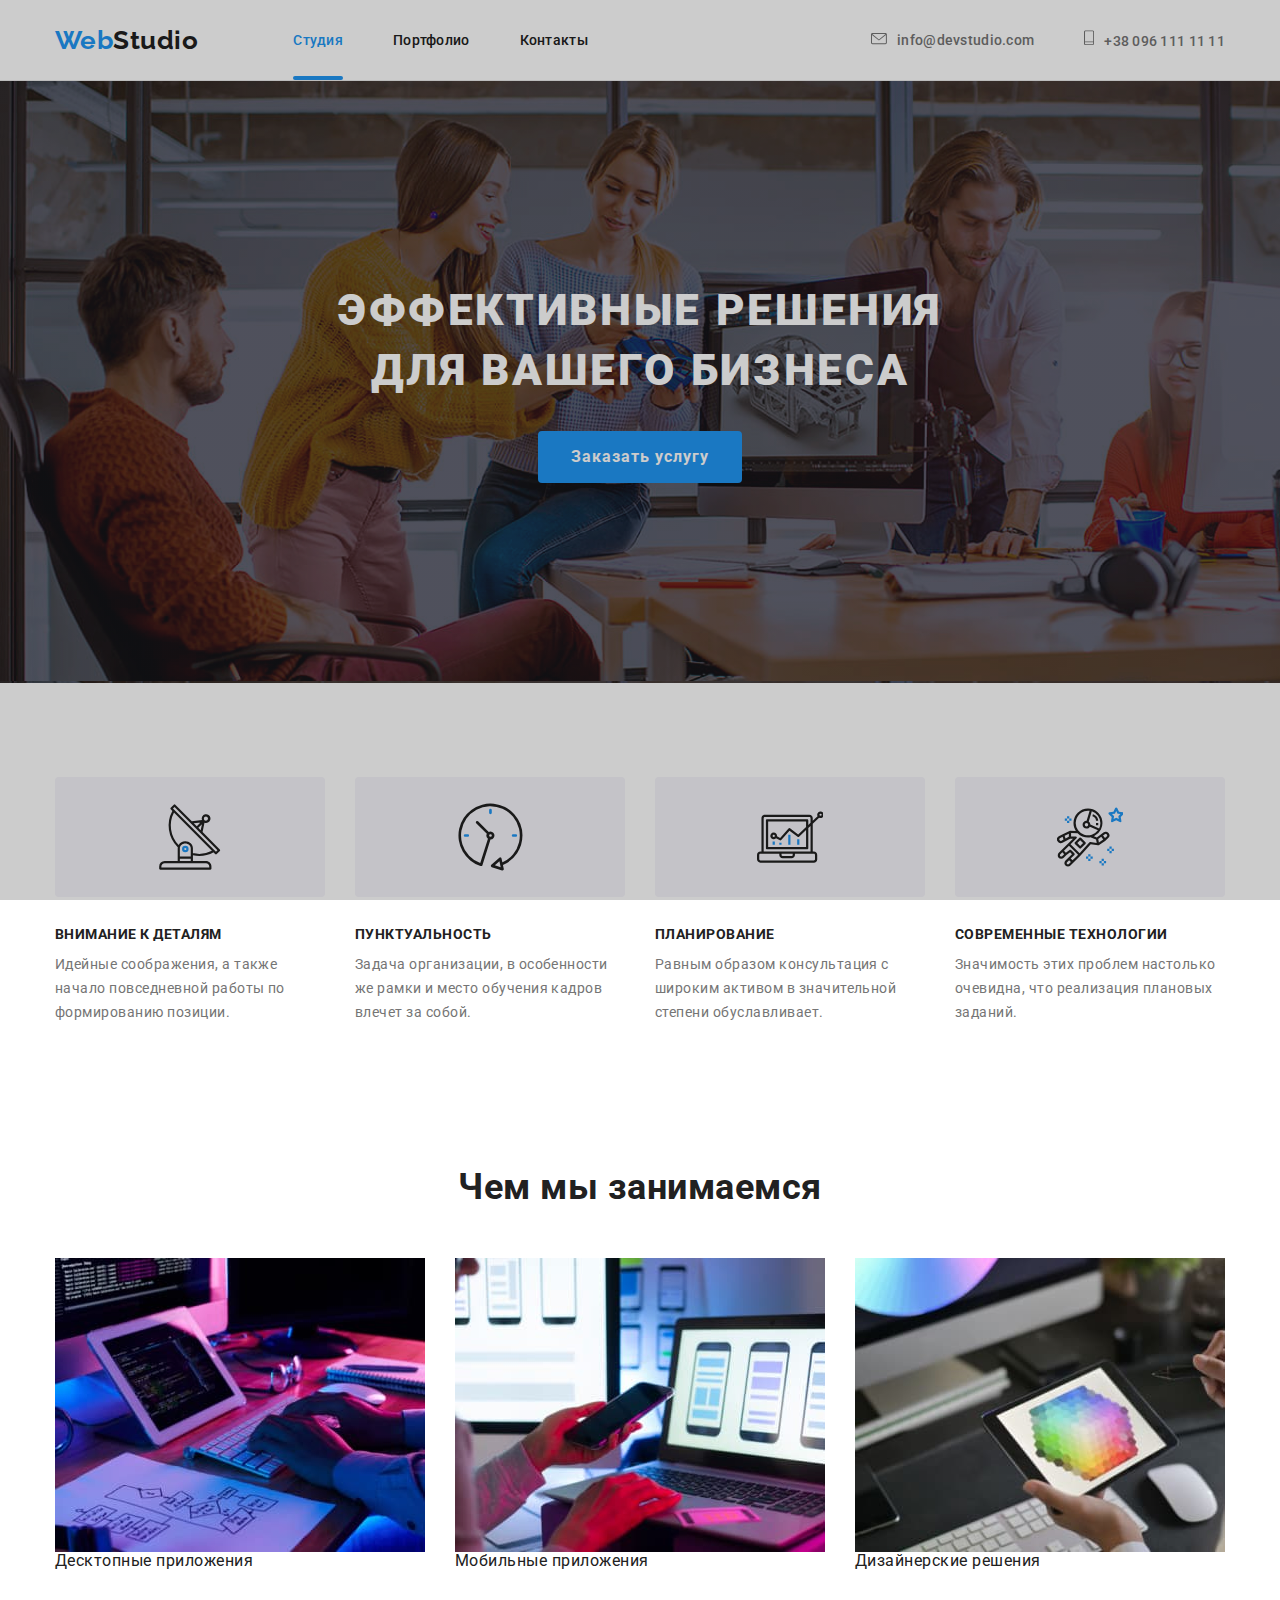
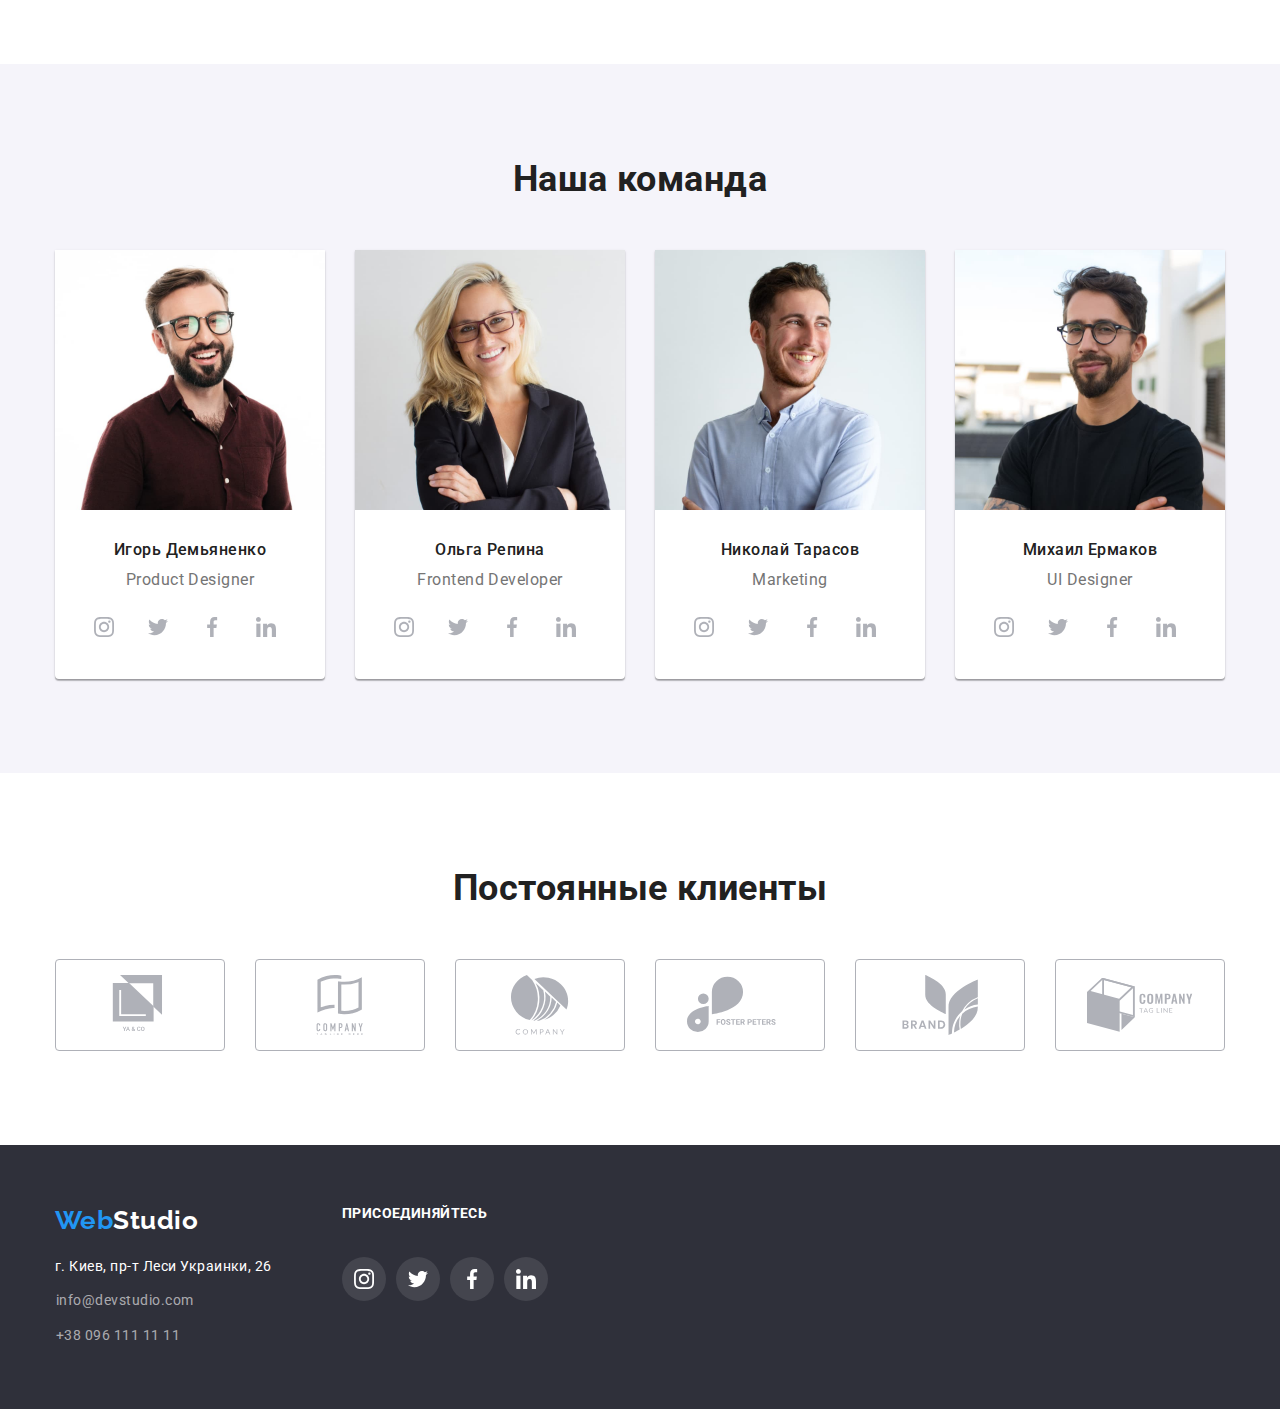
==== commit 11caa53f: "Add files via upload" ====
--- a/index.html
+++ b/index.html
@@ -14,9 +14,16 @@
         href="https://cdnjs.cloudflare.com/ajax/libs/modern-normalize/1.1.0/modern-normalize.min.css">
 
     <link rel="stylesheet" href="./css/styles.css">
+
 </head>
 
 <body>
+
+
+
+
+
+
     <!-- Шапка сайта -->
     <header class="page-header">
 
@@ -69,18 +76,11 @@
 
         </section>
 
-        <!--Модальне вікно-->
-        <div class="backdrop is-hidden" data-modal>
-            <div class="modal">
-                <button class="modal-close" data-modal-close>
-                    <svg class="close-icon">
-                        <use href="./images/svg/close.png"></use>
-                    </svg>
-                </button>
-            </div>
-        </div>
-        <!---->
-        <script src="./js/modal.js"></script>
+
+
+
+
+
 
 
         <!-- Переваги -->
@@ -151,12 +151,15 @@
 
                     <li class="services-list-item">
                         <img src="./images/1th/layout.jpg" alt="Компьютер" width="370" />
+                        <p class="services-text">Десктопные приложения</p>
                     </li>
                     <li class="services-list-item">
                         <img src="./images/1th/mobile_development.jpg" alt="Телефон" width="370" />
+                        <p class="services-text">Мобильные приложения</p>
                     </li>
                     <li class="services-list-item">
                         <img src="./images/1th/design.jpg" alt="Планшет" width="370" />
+                        <p class="services-text">Дизайнерские решения</p>
                     </li>
                 </ul>
             </div>
@@ -385,7 +388,7 @@
         </section>
 
 
-
+        <div class="backdrop"></div>
 
 
     </main>
@@ -452,6 +455,21 @@
 
     </footer>
 
+    <!--Модальне вікно-->
+    <div class="backdrop is-hidden" data-modal>
+        <div class="modal">
+            <button class="modal-close" data-modal-close>
+                <svg class="close-icon">
+                    <use href="./images/svg/close.png"></use>
+                </svg>
+            </button>
+        </div>
+    </div>
+    <!---->
+    <script src="./js/modal.js"></script>
+
+
+
 </body>
 
 </html>--- a/css/styles.css
+++ b/css/styles.css
@@ -201,8 +201,28 @@
 }
 
 
+
  .link.current {
   color: var(--accent-color);
+}
+.current{
+  position: relative;
+  
+}
+.current::after{
+content: "";
+display: block;
+position: absolute;
+left: 0;
+
+width: 100%;
+height: 4px;
+background: #2196F3;
+border-radius: 2px;
+bottom: -7px;
+/*margin-top: 32px;
+margin-bottom: 0;*/
+
 }
 
 
@@ -541,6 +561,75 @@
 h2 {
   margin: 0;
 }
+
+
+.project-text{
+transform: translateY(0%);
+
+opacity: 0;
+  transition: transform 250ms cubic-bezier(0.4, 0, 0.2, 1),
+    opacity 250ms cubic-bezier(0.4, 0, 0.2, 1);
+
+
+
+ 
+font-family: Roboto;
+font-style: normal;
+font-weight: normal;
+font-size: 18px;
+line-height: 28px;
+/* or 156% */
+
+ width:370px;
+height: 294px;
+padding: 64px;
+padding-left: 24px;
+padding-right: 24px;
+
+letter-spacing: 0.03em;
+
+color:rgba(33, 150, 243, 1);
+
+pointer-events: none;
+}
+
+.projects-item:hover .project-text{
+  transform: translateY(-100%);
+  opacity: 1;
+  width:370px;
+height: 294px;
+padding: 64px;
+padding-left: 24px;
+padding-right: 24px;
+background: rgba(33, 150, 243, 0.9);
+color: #FFFFFF;
+}
+
+/*
+.project-text::before{
+  display: inline-block;
+  content: " ";
+
+  transform: translateY(10%);
+  width:370px;
+height: 294px;
+padding: 64px;
+padding-left: 24px;
+padding-right: 24px;
+background: rgba(33, 150, 243, 0.9);
+  font-family: Roboto;
+font-style: normal;
+font-weight: normal;
+font-size: 18px;
+line-height: 28px;
+
+visibility: hidden;
+
+letter-spacing: 0.03em;
+content: #fff;
+}*/
+.project-text{
+  position: absolute;}
 
 /* ============== END PORTFOLIO PROJECTS ============== */
 
@@ -1070,4 +1159,4 @@
   height: 11px;
 }
 /* modal END*/
-/*********************/+/*********************/
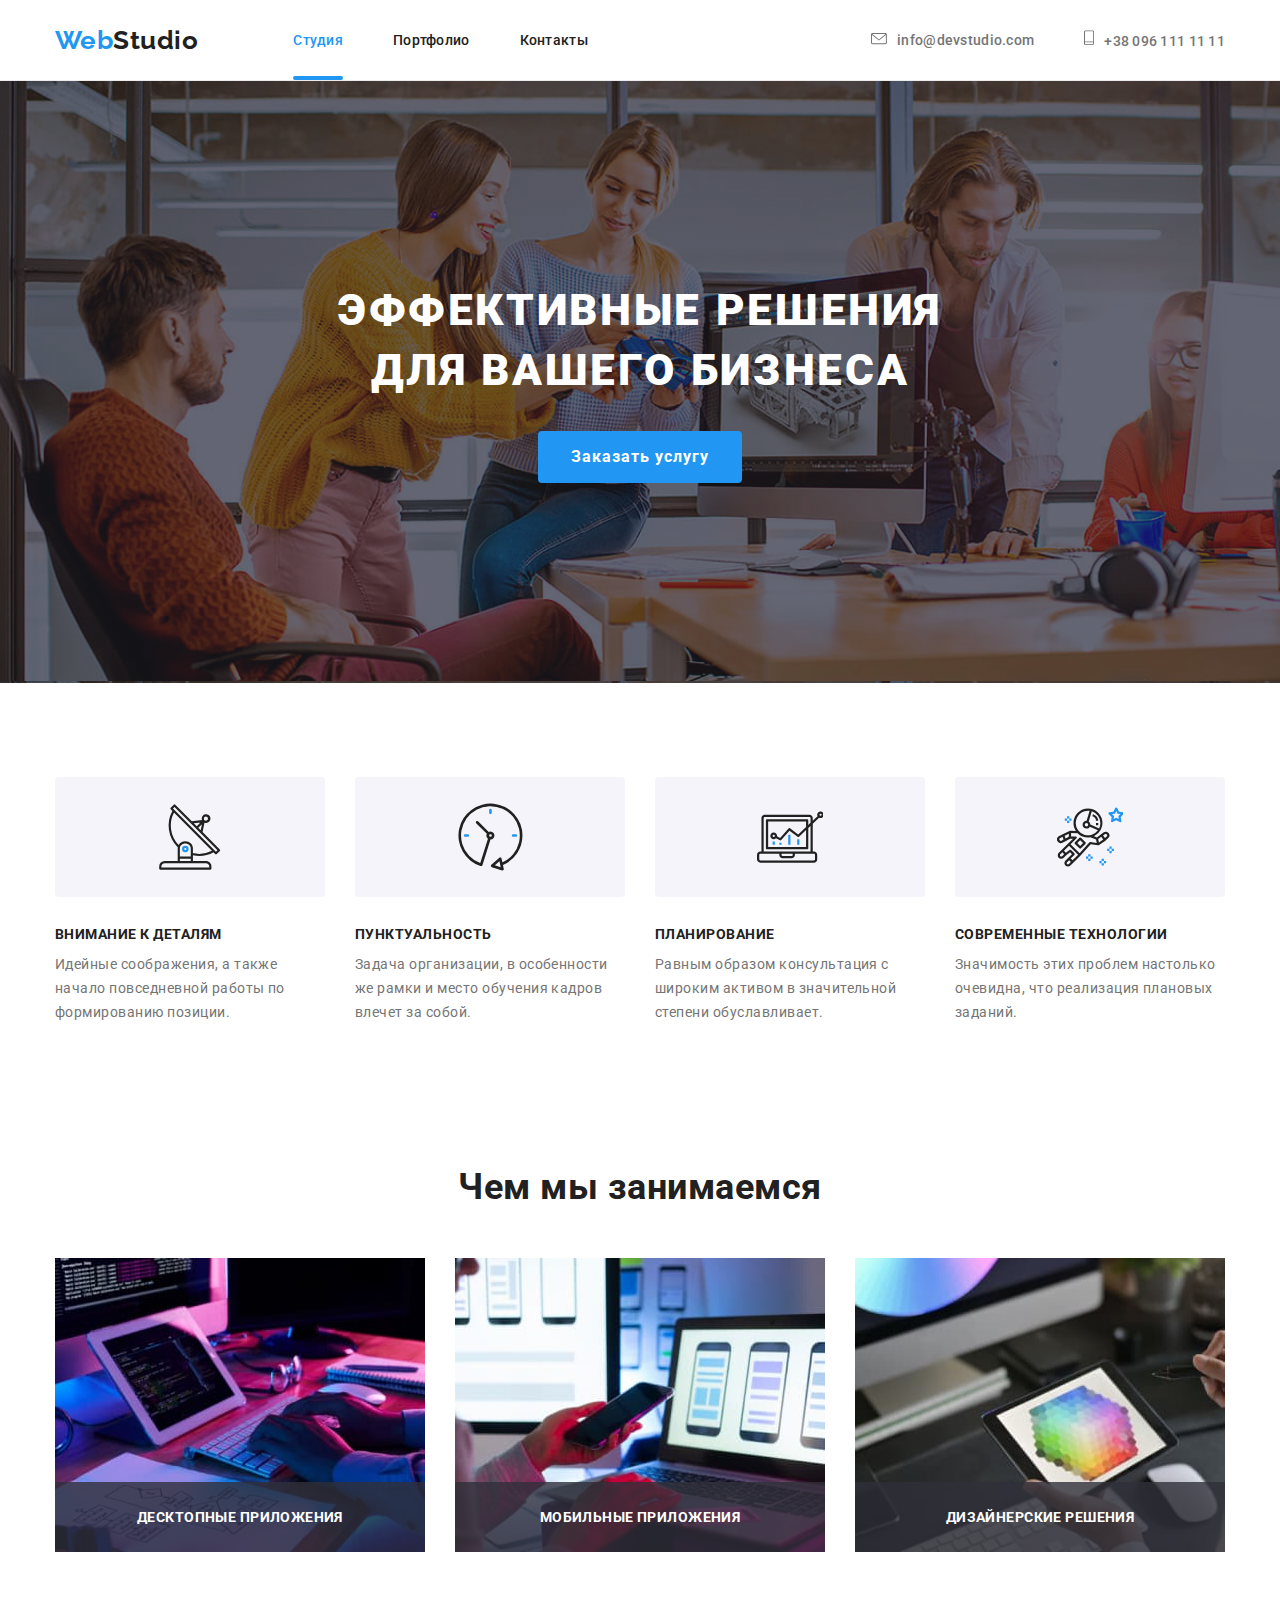
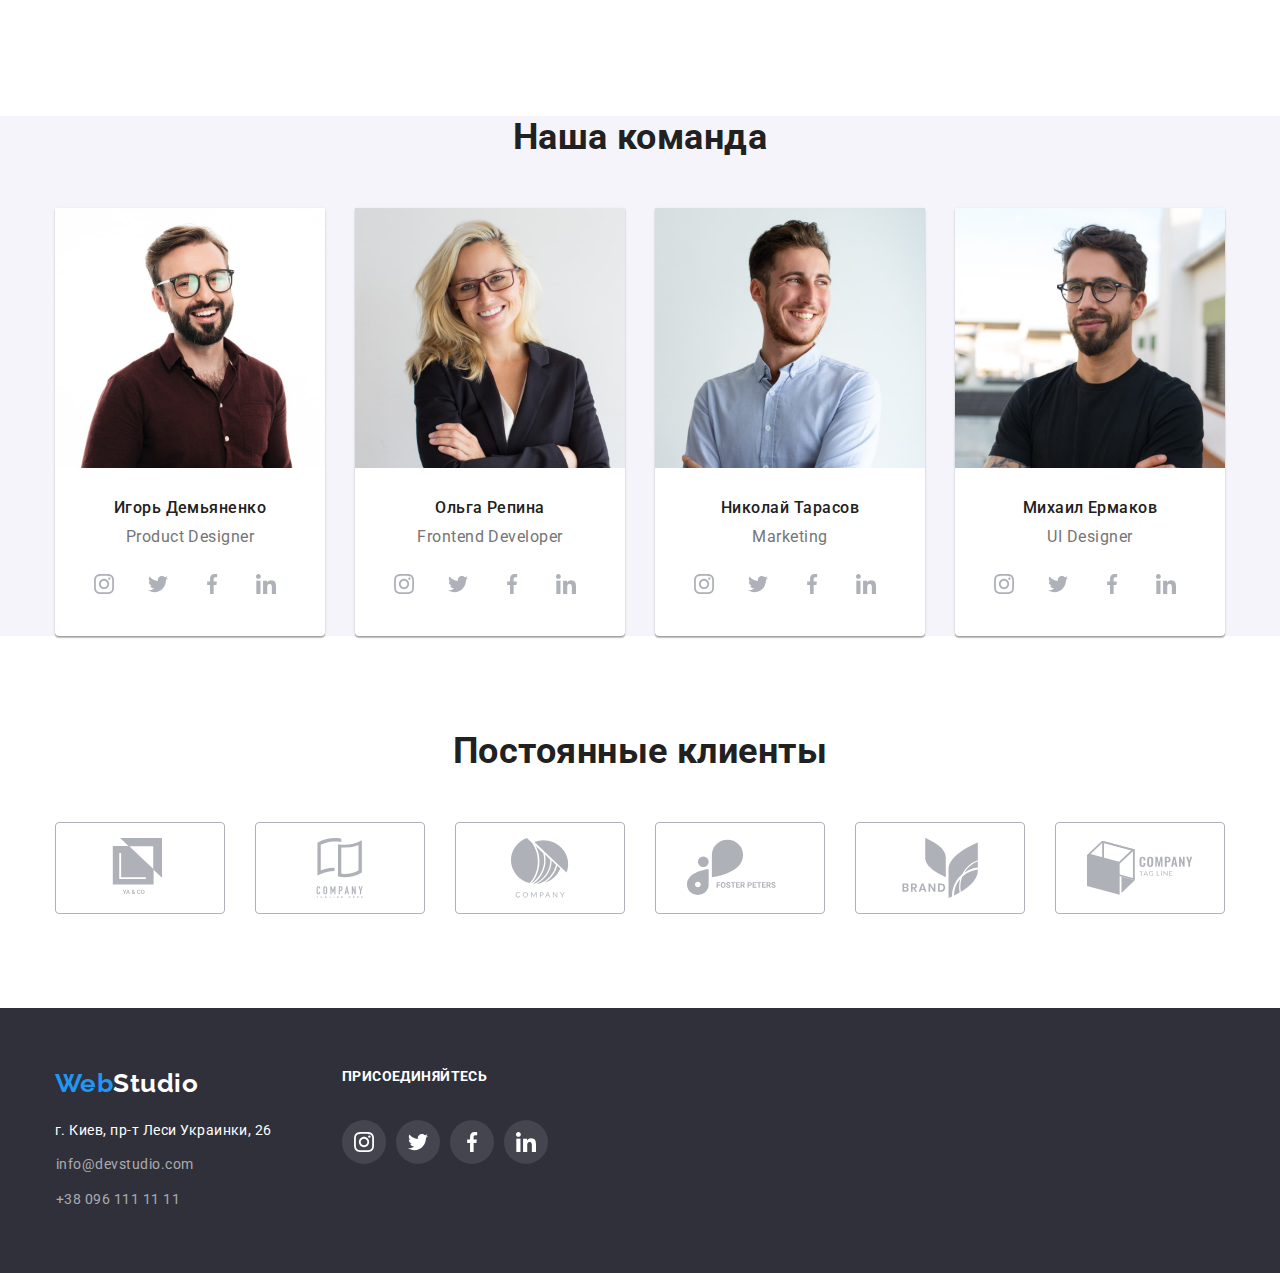
==== commit aad7ef52: "Add files via upload" ====
--- a/index.html
+++ b/index.html
@@ -311,68 +311,45 @@
                 <h2 class="section-main-title">Постоянные клиенты</h2>
                 <ul class="client">
 
-                    <!-- старий варіант-->
-                    <!--<li class="client-logo"><a href=""> <svg class="client-icon client-icon4">
+                    <li class="item">
+                        <a class="client-logo" href="" aria-label="">
+                            <svg class="client-icon client-icon4">
                                 <use href="./images/sprite.svg#icon-Client1"></use>
-                            </svg></a></li>
-                    <li class="client-logo"><a href=""><svg class="client-icon client-icon4">
+                            </svg>
+                        </a>
+                    </li>
+                    <li class="item">
+                        <a class="client-logo" href="" aria-label="">
+                            <svg class="client-icon client-icon4">
                                 <use href="./images/sprite.svg#icon-Client2"></use>
-                            </svg></a></li>
-                    <li class="client-logo"><a href=""><svg class="client-icon client-icon4">
+                            </svg>
+                        </a>
+                    </li>
+                    <li class="item">
+                        <a class="client-logo" href="" aria-label="">
+                            <svg class="client-icon client-icon4">
                                 <use href="./images/sprite.svg#icon-Client3"></use>
-                            </svg></a></li>
-                    <li class="client-logo"><a href=""><svg class="client-icon client-icon4">
+                            </svg>
+                        </a>
+                    </li>
+                    <li class="item">
+                        <a class="client-logo" href="" aria-label="">
+                            <svg class="client-icon client-icon4">
                                 <use href="./images/sprite.svg#icon-Client4"></use>
-                            </svg></a></li>
-                    <li class="client-logo"><a href=""><svg class="client-icon client-icon4">
+                            </svg>
+                        </a>
+                    </li>
+                    <li class="item">
+                        <a class="client-logo" href="" aria-label="">
+                            <svg class="client-icon client-icon4">
                                 <use href="./images/sprite.svg#icon-Client5"></use>
-                            </svg></a></li>
-                    <li class="client-logo"><a href=""><svg class="client-icon client-icon4">
+                            </svg>
+                        </a>
+                    </li>
+                    <li class="item">
+                        <a class="client-logo" href="" aria-label="">
+                            <svg class="client-icon client-icon4">
                                 <use href="./images/sprite.svg#icon-Client6"></use>
-                            </svg></a></li>-->
-
-
-
-
-                    <li class="item">
-                        <a class="client-logo" href="" aria-label="">
-                            <svg class="client-icon client-icon4">
-                                <use href="./images/sprite.svg#icon-Client1"></use>
-                            </svg>
-                        </a>
-                    </li>
-                    <li class="item">
-                        <a class="client-logo" href="" aria-label="">
-                            <svg class="client-icon client-icon4">
-                                <use href="./images/sprite.svg#icon-Client2"></use>
-                            </svg>
-                        </a>
-                    </li>
-                    <li class="item">
-                        <a class="client-logo" href="" aria-label="">
-                            <svg class="client-icon client-icon4">
-                                <use href="./images/sprite.svg#icon-Client3"></use>
-                            </svg>
-                        </a>
-                    </li>
-                    <li class="item">
-                        <a class="client-logo" href="" aria-label="">
-                            <svg class="client-icon client-icon4">
-                                <use href="./images/sprite.svg#icon-Client4"></use>
-                            </svg>
-                        </a>
-                    </li>
-                    <li class="item">
-                        <a class="client-logo" href="" aria-label="">
-                            <svg class="client-icon client-icon4">
-                                <use href="./images/sprite.svg#icon-Client5"></use>
-                            </svg>
-                        </a>
-                    </li>
-                    <li class="item">
-                        <a class="client-logo" href="" aria-label="">
-                            <svg class="client-icon client-icon4">
-                                <use href="./images/sprite.svg#icon-Client6"></use>
                             </svg>
                         </a>
                     </li>
@@ -388,7 +365,7 @@
         </section>
 
 
-        <div class="backdrop"></div>
+
 
 
     </main>
@@ -460,7 +437,7 @@
         <div class="modal">
             <button class="modal-close" data-modal-close>
                 <svg class="close-icon">
-                    <use href="./images/svg/close.png"></use>
+                    <use href="./images/svg/close.svg#close"></use>
                 </svg>
             </button>
         </div>
--- a/css/styles.css
+++ b/css/styles.css
@@ -133,11 +133,12 @@
 /* ============== END BUTTONS ============== */
 
 /* ============== HEADER ============== */
+
 .page-header {
   border-bottom: 1px solid #ececec;
-}
-/*
-.page-header li {
+ }
+
+/*.page-header li {
   padding: 32px 0;
 }*/
 
@@ -201,7 +202,6 @@
 }
 
 
-
  .link.current {
   color: var(--accent-color);
 }
@@ -347,6 +347,7 @@
   /*max-width: 700px;*/
   
 }
+/
 /* ============== END HERO ============== */
 
 /* ============== SECTION ============== */
@@ -435,6 +436,29 @@
   flex-basis: calc((100% - 90px) / 3);
 }
 
+.services-text{
+ 
+  
+  /*display: flex;height: 70px;
+  */
+  transform: translate();
+  position: relative;
+  top: -70px;
+  padding-top: 27px;
+  padding-bottom: 27px; 
+  background-color: rgba(47, 48, 58, 0.8);
+
+  font-family: Roboto;
+font-style: normal;
+font-weight: bold;
+font-size: 14px;
+line-height: 16px;
+text-align: center;
+letter-spacing: 0.03em;
+text-transform: uppercase;
+
+color: #FFFFFF;
+}
 
 /* ============== END SERVICES ============== */
 
@@ -506,6 +530,7 @@
   display: flex;
   flex-direction: reverse;
   justify-content: center;
+  margin-top: 94px;
 }
 
 .filter .button {
@@ -561,7 +586,6 @@
 h2 {
   margin: 0;
 }
-
 
 .project-text{
 transform: translateY(0%);
@@ -630,6 +654,9 @@
 }*/
 .project-text{
   position: absolute;}
+  /*.projects-box-shadow:hover .project-text::before{
+    opacity: 1;}*/
+
 
 /* ============== END PORTFOLIO PROJECTS ============== */
 
@@ -1109,7 +1136,6 @@
 
 
 /*********************/
-
 /* backdrop*/ 
 .backdrop {
   position: fixed;
@@ -1127,7 +1153,6 @@
   pointer-events: none;
   
 }
-/* backdrop END*/ 
 
 /* modal */
 .modal {
@@ -1158,5 +1183,3 @@
   width: 11px;
   height: 11px;
 }
-/* modal END*/
-/*********************/
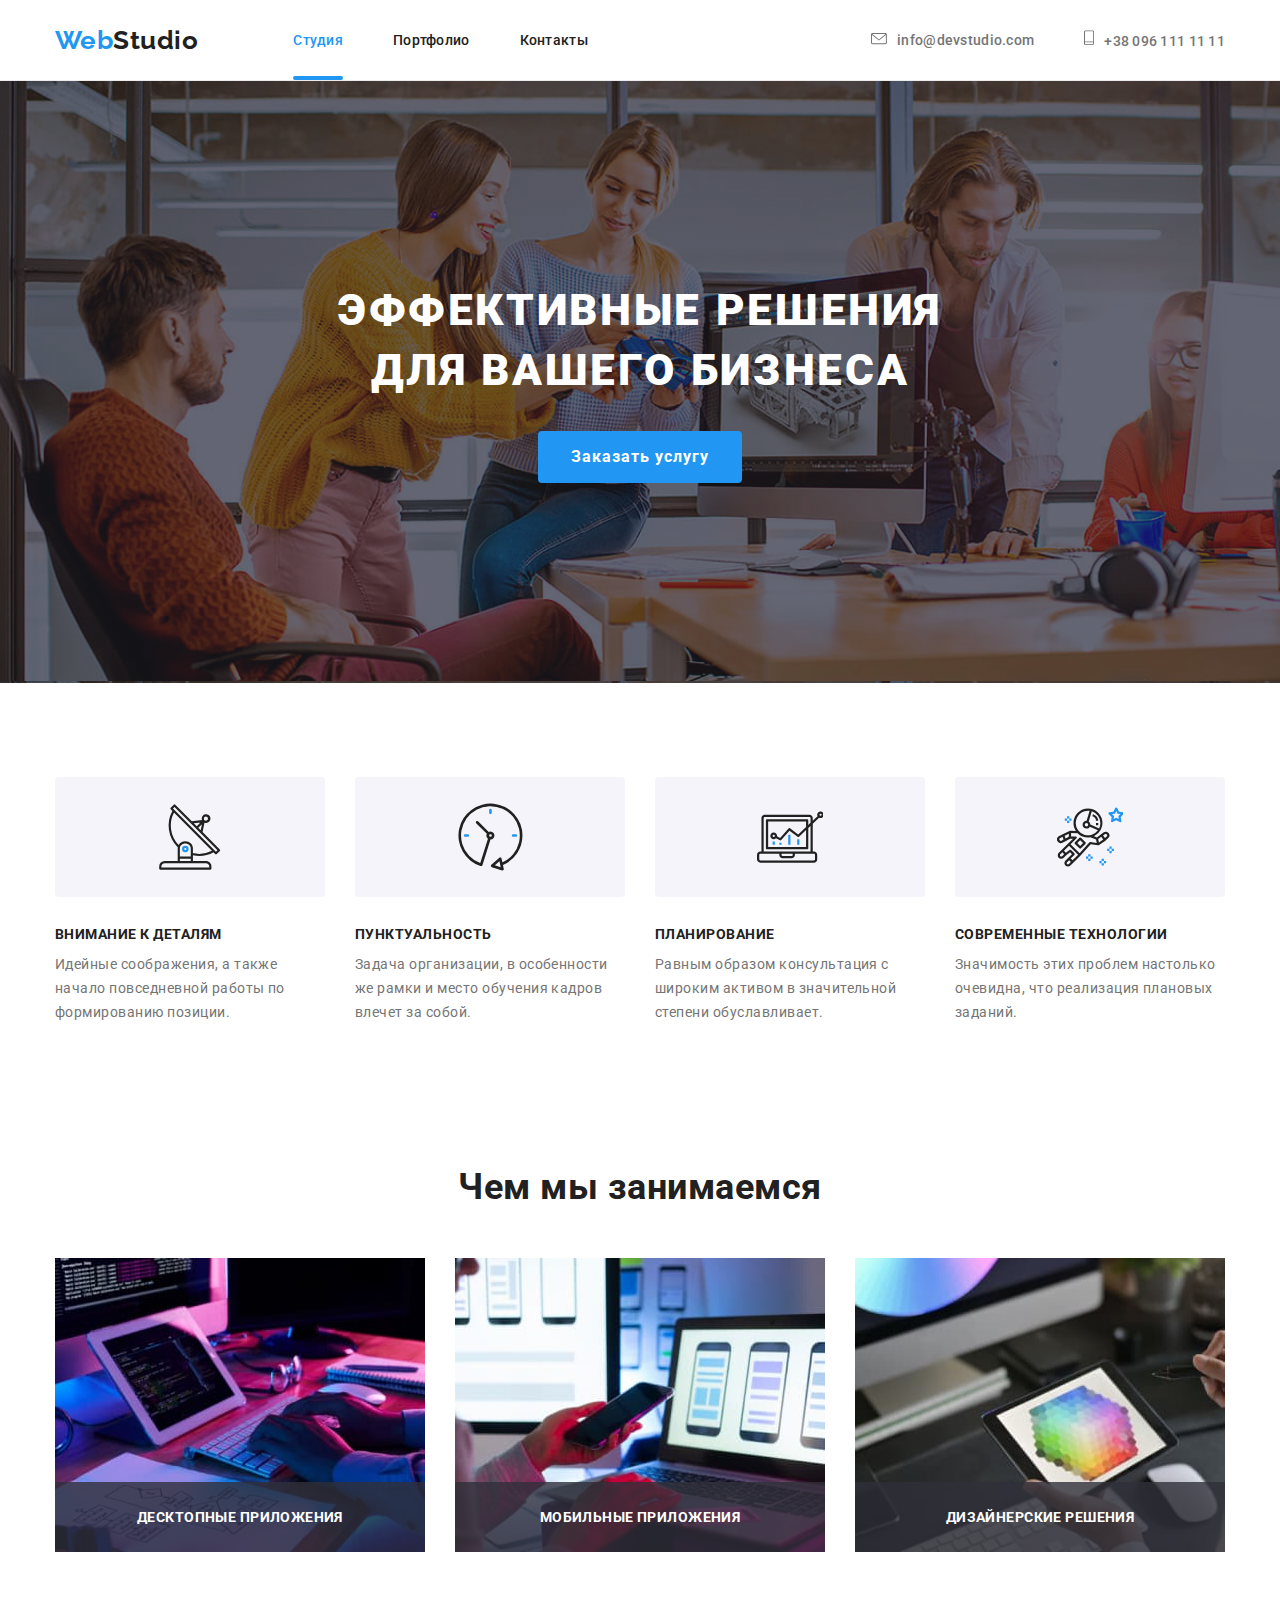
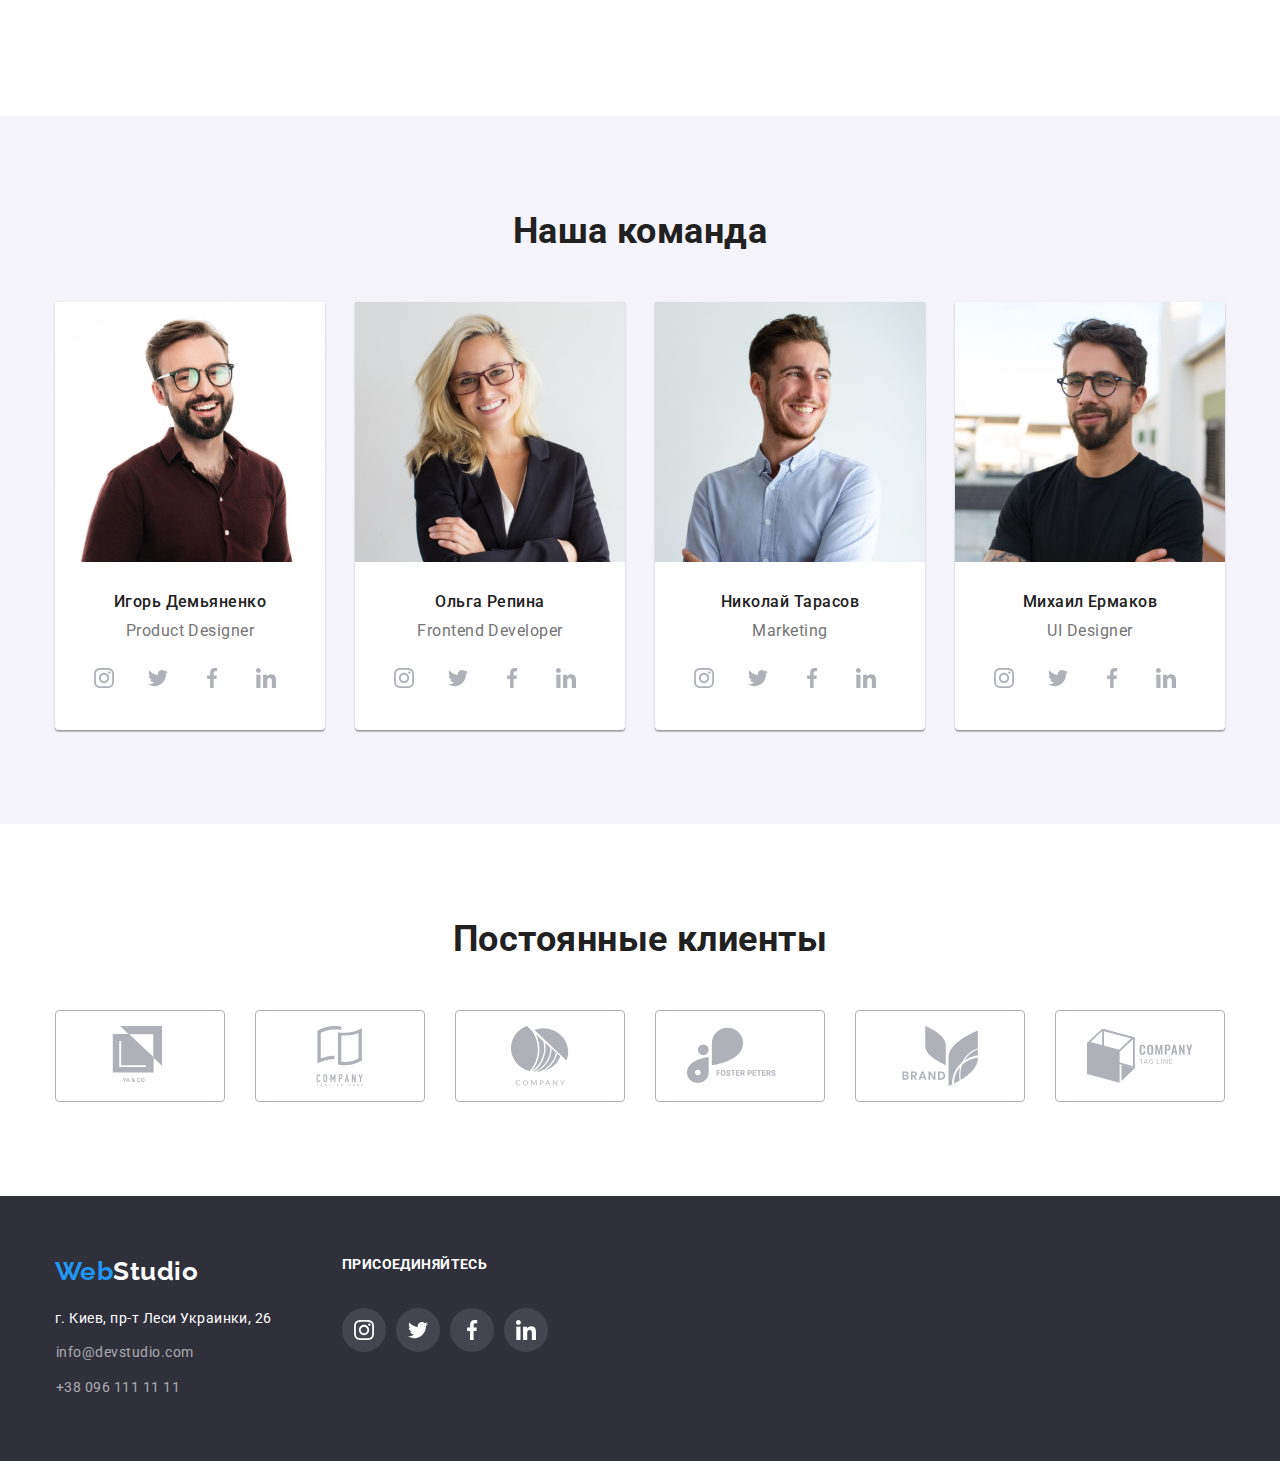
==== commit 7f46f0af: "Add files via upload" ====
--- a/index.html
+++ b/index.html
@@ -171,7 +171,7 @@
         <section class="section employees">
             <div class="container">
 
-                <h2 class="section-main-title">Наша команда</h2>
+                <h2 class="section-main-title team-padding">Наша команда</h2>
                 <ul class="list employees-list">
                     <li class="employees-item">
 
--- a/css/styles.css
+++ b/css/styles.css
@@ -376,7 +376,9 @@
   text-align: center;
   margin-top: 0;
   margin-bottom: 50px;
-}
+  
+}
+
 
 
 .section-special-first {
@@ -389,6 +391,10 @@
     padding-top: 94px;
     padding-bottom: 94px;
 
+}
+
+.team-padding{
+  padding-top: 94px;
 }
 
 /* ============== END SECTION ============== */
@@ -467,7 +473,7 @@
   background-color: var(--special-background-color);
   text-align: center;
   background: #F5F4FA;
-;
+
 }
 .background-partners{ background: #fff;
 
@@ -480,6 +486,7 @@
   flex-wrap: wrap;
   margin-left: -30px;
   margin-top: -30px;
+  padding-bottom: 94px;
 }
 
 .employees-item {
@@ -488,6 +495,7 @@
   display: inline-block;
   margin-left: 30px;
   margin-top: 30px;
+  
   /*flex-basis: calc((100% - 120px) / 4);*/
   box-shadow: 0px 1px 3px rgba(0, 0, 0, 0.12), 0px 1px 1px rgba(0, 0, 0, 0.14),
     0px 2px 1px rgba(0, 0, 0, 0.2);
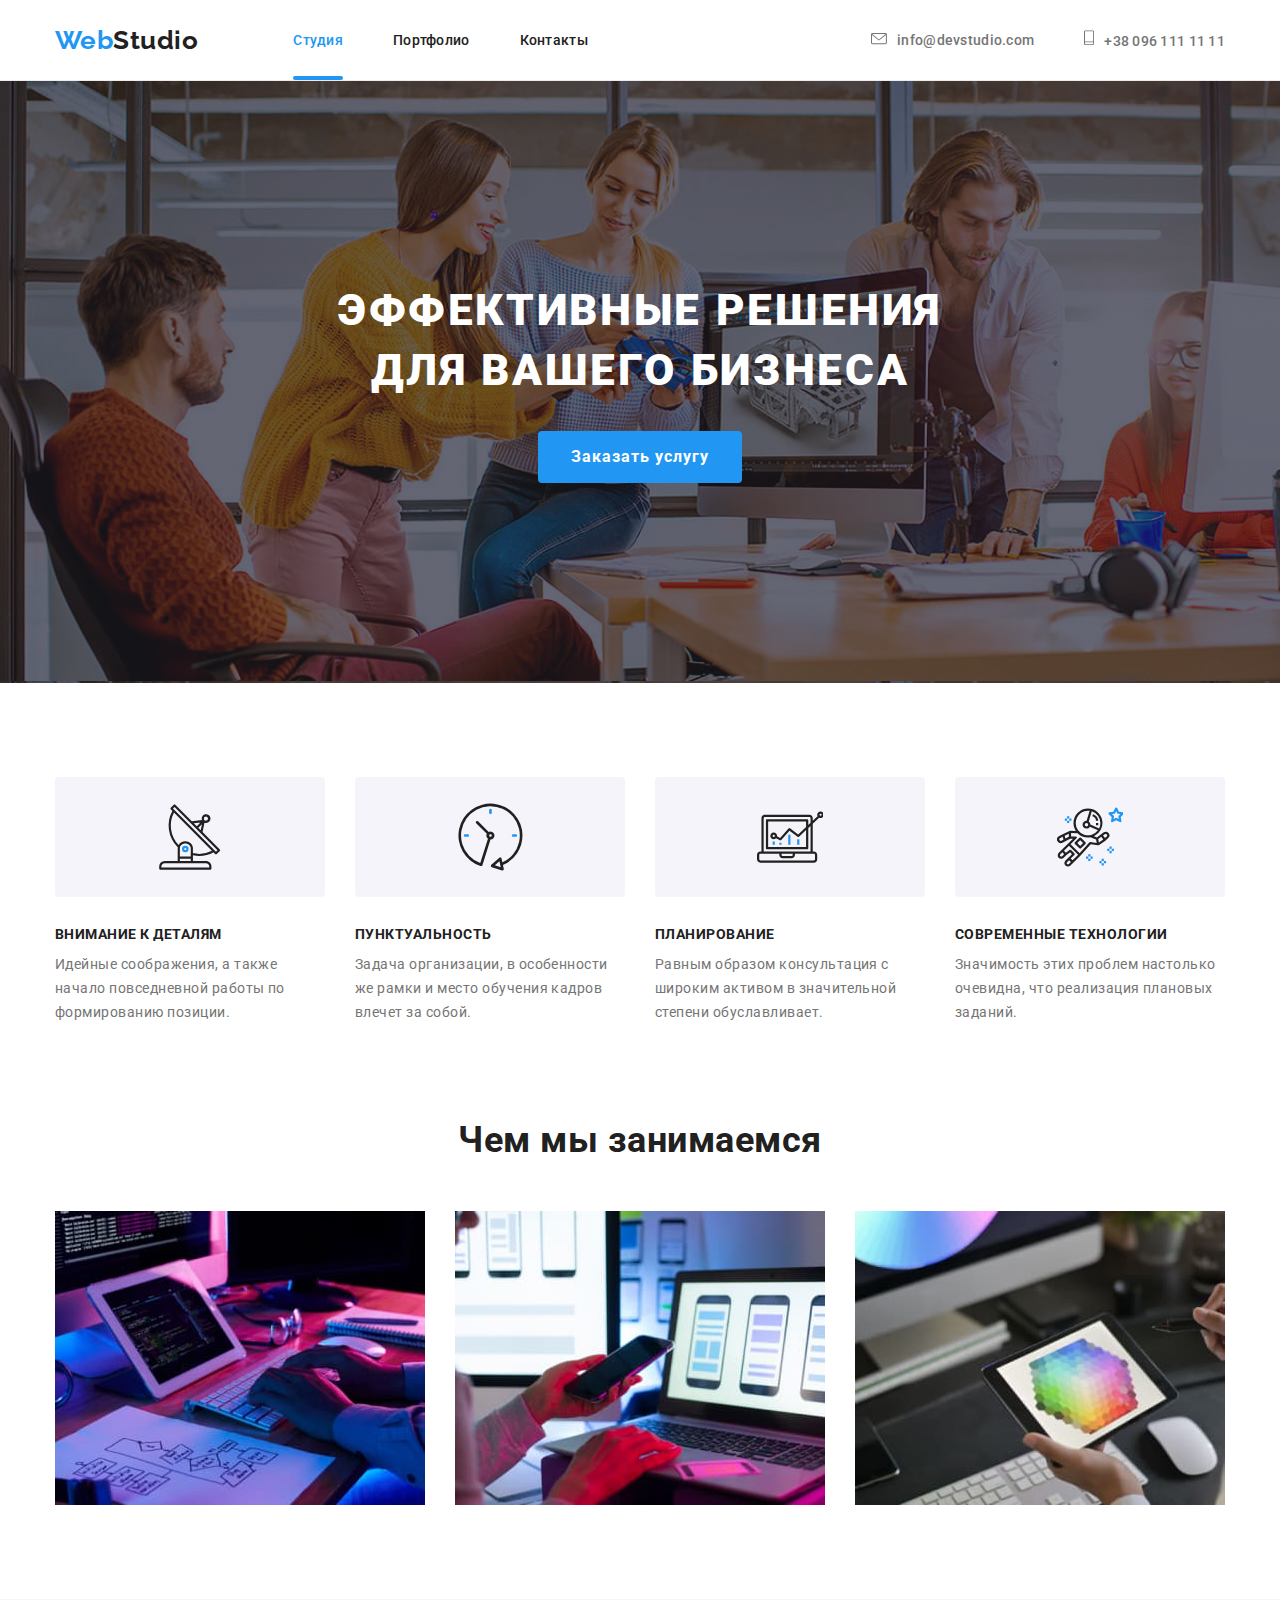
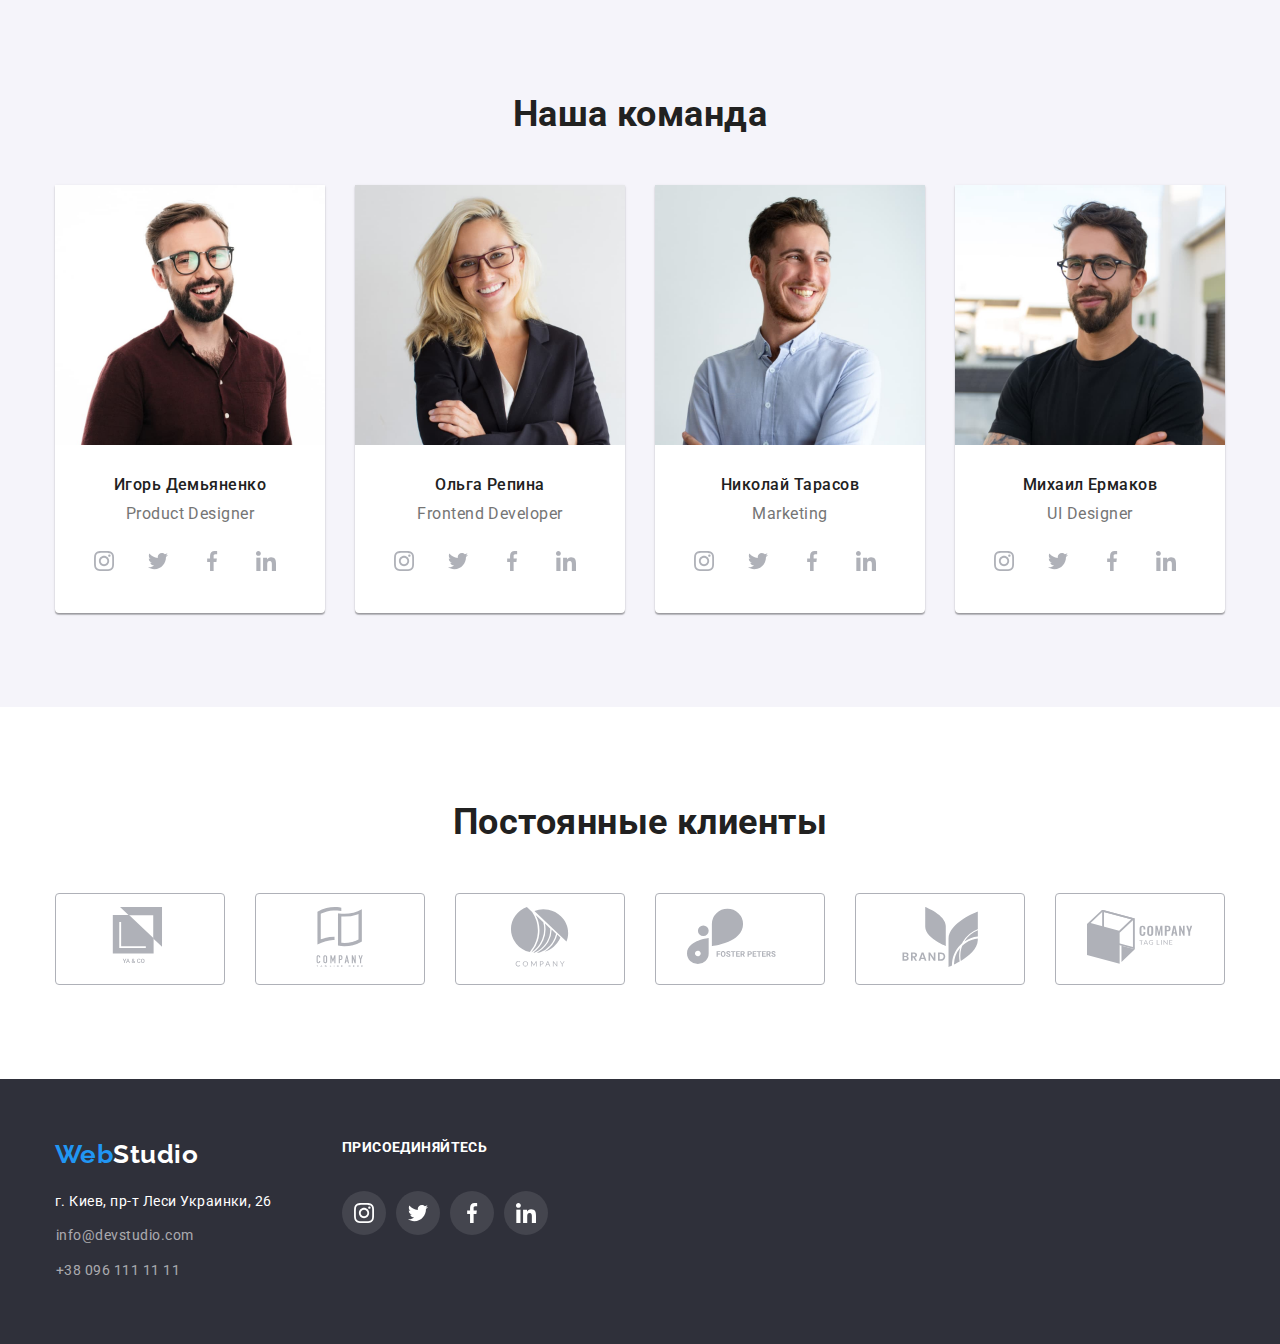
==== commit 134d1a1b: "Виправлення зауважень" ====
--- a/index.html
+++ b/index.html
@@ -14,16 +14,9 @@
         href="https://cdnjs.cloudflare.com/ajax/libs/modern-normalize/1.1.0/modern-normalize.min.css">
 
     <link rel="stylesheet" href="./css/styles.css">
-
 </head>
 
 <body>
-
-
-
-
-
-
     <!-- Шапка сайта -->
     <header class="page-header">
 
@@ -77,12 +70,6 @@
         </section>
 
 
-
-
-
-
-
-
         <!-- Переваги -->
 
         <section class="section-special-first ">
@@ -151,15 +138,12 @@
 
                     <li class="services-list-item">
                         <img src="./images/1th/layout.jpg" alt="Компьютер" width="370" />
-                        <p class="services-text">Десктопные приложения</p>
                     </li>
                     <li class="services-list-item">
                         <img src="./images/1th/mobile_development.jpg" alt="Телефон" width="370" />
-                        <p class="services-text">Мобильные приложения</p>
                     </li>
                     <li class="services-list-item">
                         <img src="./images/1th/design.jpg" alt="Планшет" width="370" />
-                        <p class="services-text">Дизайнерские решения</p>
                     </li>
                 </ul>
             </div>
@@ -171,7 +155,7 @@
         <section class="section employees">
             <div class="container">
 
-                <h2 class="section-main-title team-padding">Наша команда</h2>
+                <h2 class="section-main-title">Наша команда</h2>
                 <ul class="list employees-list">
                     <li class="employees-item">
 
@@ -312,46 +296,34 @@
                 <ul class="client">
 
                     <li class="item">
-                        <a class="client-logo" href="" aria-label="">
-                            <svg class="client-icon client-icon4">
+                        <button type="button" class="button-client"><svg class="client-icon-button">
                                 <use href="./images/sprite.svg#icon-Client1"></use>
-                            </svg>
-                        </a>
-                    </li>
-                    <li class="item">
-                        <a class="client-logo" href="" aria-label="">
-                            <svg class="client-icon client-icon4">
+                            </svg></button>
+                    </li>
+                    <li class="item">
+                        <button type="button" class="button-client"><svg class="client-icon-button">
                                 <use href="./images/sprite.svg#icon-Client2"></use>
-                            </svg>
-                        </a>
-                    </li>
-                    <li class="item">
-                        <a class="client-logo" href="" aria-label="">
-                            <svg class="client-icon client-icon4">
+                            </svg></button>
+                    </li>
+                    <li class="item">
+                        <button type="button" class="button-client"><svg class="client-icon-button">
                                 <use href="./images/sprite.svg#icon-Client3"></use>
-                            </svg>
-                        </a>
-                    </li>
-                    <li class="item">
-                        <a class="client-logo" href="" aria-label="">
-                            <svg class="client-icon client-icon4">
+                            </svg></button>
+                    </li>
+                    <li class="item">
+                        <button type="button" class="button-client"><svg class="client-icon-button">
                                 <use href="./images/sprite.svg#icon-Client4"></use>
-                            </svg>
-                        </a>
-                    </li>
-                    <li class="item">
-                        <a class="client-logo" href="" aria-label="">
-                            <svg class="client-icon client-icon4">
+                            </svg></button>
+                    </li>
+                    <li class="item">
+                        <button type="button" class="button-client"><svg class="client-icon-button">
                                 <use href="./images/sprite.svg#icon-Client5"></use>
-                            </svg>
-                        </a>
-                    </li>
-                    <li class="item">
-                        <a class="client-logo" href="" aria-label="">
-                            <svg class="client-icon client-icon4">
+                            </svg></button>
+                    </li>
+                    <li class="item">
+                        <button type="button" class="button-client"><svg class="client-icon-button">
                                 <use href="./images/sprite.svg#icon-Client6"></use>
-                            </svg>
-                        </a>
+                            </svg></button>
                     </li>
 
 
@@ -445,8 +417,6 @@
     <!---->
     <script src="./js/modal.js"></script>
 
-
-
 </body>
 
 </html>--- a/css/styles.css
+++ b/css/styles.css
@@ -133,12 +133,11 @@
 /* ============== END BUTTONS ============== */
 
 /* ============== HEADER ============== */
-
 .page-header {
   border-bottom: 1px solid #ececec;
- }
-
-/*.page-header li {
+}
+/*
+.page-header li {
   padding: 32px 0;
 }*/
 
@@ -347,7 +346,6 @@
   /*max-width: 700px;*/
   
 }
-/
 /* ============== END HERO ============== */
 
 /* ============== SECTION ============== */
@@ -376,13 +374,11 @@
   text-align: center;
   margin-top: 0;
   margin-bottom: 50px;
-  
-}
-
+}
 
 
 .section-special-first {
-  padding: 94px 0 47px 0;
+  padding: 94px 0 0 0;
 }
 
 .section-special-second {
@@ -391,10 +387,6 @@
     padding-top: 94px;
     padding-bottom: 94px;
 
-}
-
-.team-padding{
-  padding-top: 94px;
 }
 
 /* ============== END SECTION ============== */
@@ -442,29 +434,6 @@
   flex-basis: calc((100% - 90px) / 3);
 }
 
-.services-text{
- 
-  
-  /*display: flex;height: 70px;
-  */
-  transform: translate();
-  position: relative;
-  top: -70px;
-  padding-top: 27px;
-  padding-bottom: 27px; 
-  background-color: rgba(47, 48, 58, 0.8);
-
-  font-family: Roboto;
-font-style: normal;
-font-weight: bold;
-font-size: 14px;
-line-height: 16px;
-text-align: center;
-letter-spacing: 0.03em;
-text-transform: uppercase;
-
-color: #FFFFFF;
-}
 
 /* ============== END SERVICES ============== */
 
@@ -473,7 +442,7 @@
   background-color: var(--special-background-color);
   text-align: center;
   background: #F5F4FA;
-
+;
 }
 .background-partners{ background: #fff;
 
@@ -486,7 +455,6 @@
   flex-wrap: wrap;
   margin-left: -30px;
   margin-top: -30px;
-  padding-bottom: 94px;
 }
 
 .employees-item {
@@ -495,7 +463,6 @@
   display: inline-block;
   margin-left: 30px;
   margin-top: 30px;
-  
   /*flex-basis: calc((100% - 120px) / 4);*/
   box-shadow: 0px 1px 3px rgba(0, 0, 0, 0.12), 0px 1px 1px rgba(0, 0, 0, 0.14),
     0px 2px 1px rgba(0, 0, 0, 0.2);
@@ -530,7 +497,8 @@
 
 /* ============== PORTFOLIO PROJECTS ============== */
 
-
+.card{position: relative;
+    overflow: hidden;}
 
 .filter {
   align-items: center;
@@ -538,7 +506,6 @@
   display: flex;
   flex-direction: reverse;
   justify-content: center;
-  margin-top: 94px;
 }
 
 .filter .button {
@@ -595,14 +562,17 @@
   margin: 0;
 }
 
+
 .project-text{
 transform: translateY(0%);
 
 opacity: 0;
   transition: transform 250ms cubic-bezier(0.4, 0, 0.2, 1),
-    opacity 250ms cubic-bezier(0.4, 0, 0.2, 1);
-
-
+    opacity 250ms  cubic-bezier(0.4, 0, 0.2, 1);
+
+/*
+
+*/
 
  
 font-family: Roboto;
@@ -610,7 +580,7 @@
 font-weight: normal;
 font-size: 18px;
 line-height: 28px;
-/* or 156% */
+
 
  width:370px;
 height: 294px;
@@ -630,6 +600,8 @@
   opacity: 1;
   width:370px;
 height: 294px;
+
+
 padding: 64px;
 padding-left: 24px;
 padding-right: 24px;
@@ -637,33 +609,10 @@
 color: #FFFFFF;
 }
 
-/*
-.project-text::before{
-  display: inline-block;
-  content: " ";
-
-  transform: translateY(10%);
-  width:370px;
-height: 294px;
-padding: 64px;
-padding-left: 24px;
-padding-right: 24px;
-background: rgba(33, 150, 243, 0.9);
-  font-family: Roboto;
-font-style: normal;
-font-weight: normal;
-font-size: 18px;
-line-height: 28px;
-
-visibility: hidden;
-
-letter-spacing: 0.03em;
-content: #fff;
-}*/
+
 .project-text{
   position: absolute;}
-  /*.projects-box-shadow:hover .project-text::before{
-    opacity: 1;}*/
+
 
 
 /* ============== END PORTFOLIO PROJECTS ============== */
@@ -945,10 +894,10 @@
  
  /* width:106px ;
   height:60px ;*/
- /*padding:92px 170px ;*/
+ /*padding:92px 170px ;
 
   border: 1px solid #AFB1B8;
-box-sizing: border-box;}
+box-sizing: border-box;*/}
 
 
 
@@ -1087,9 +1036,10 @@
 min-width: 106px;
 
 }
+/*
 .client-icon:focus {
   border: 1px solid;
- border-color:   #2196F3;}
+ border-color:   #2196F3;}*/
 
 
 
@@ -1144,6 +1094,52 @@
 
 
 /*********************/
+.button-client{
+  width: 170px;
+height: 92px;
+
+
+ cursor: pointer;
+  /*color: var(--secondary-text-color);*/
+  font-family: inherit;
+  display: inline-block;
+  
+
+  border: 1px solid #AFB1B8;
+box-sizing: border-box;
+border-radius: 4px;
+background-color: #fff;
+}
+.client-icon-button{
+  display: flexbox;
+  justify-content: center; /* центируем по оси х*/
+align-items: center; /* центируем по оси у*/
+
+
+  fill: #AFB1B8;
+ 
+max-width: 106px;
+max-height: 60px;
+min-height:60px; ;
+min-width: 106px;
+}
+
+
+/**/.client-icon-button:hover, .client-icon-button:focus,
+ .button-client:hover, .button-client:focus {
+    fill: #2196F3;
+  }
+
+ 
+ .button-client:hover, .button-client:focus {
+    
+  border: 1px solid #2196F3;}
+
+  
+ .button-client:focus .client-icon-button{ fill: #2196F3; }
+ .button-client:hover .client-icon-button{fill: #2196F3;}
+
+ /*********************/
 /* backdrop*/ 
 .backdrop {
   position: fixed;
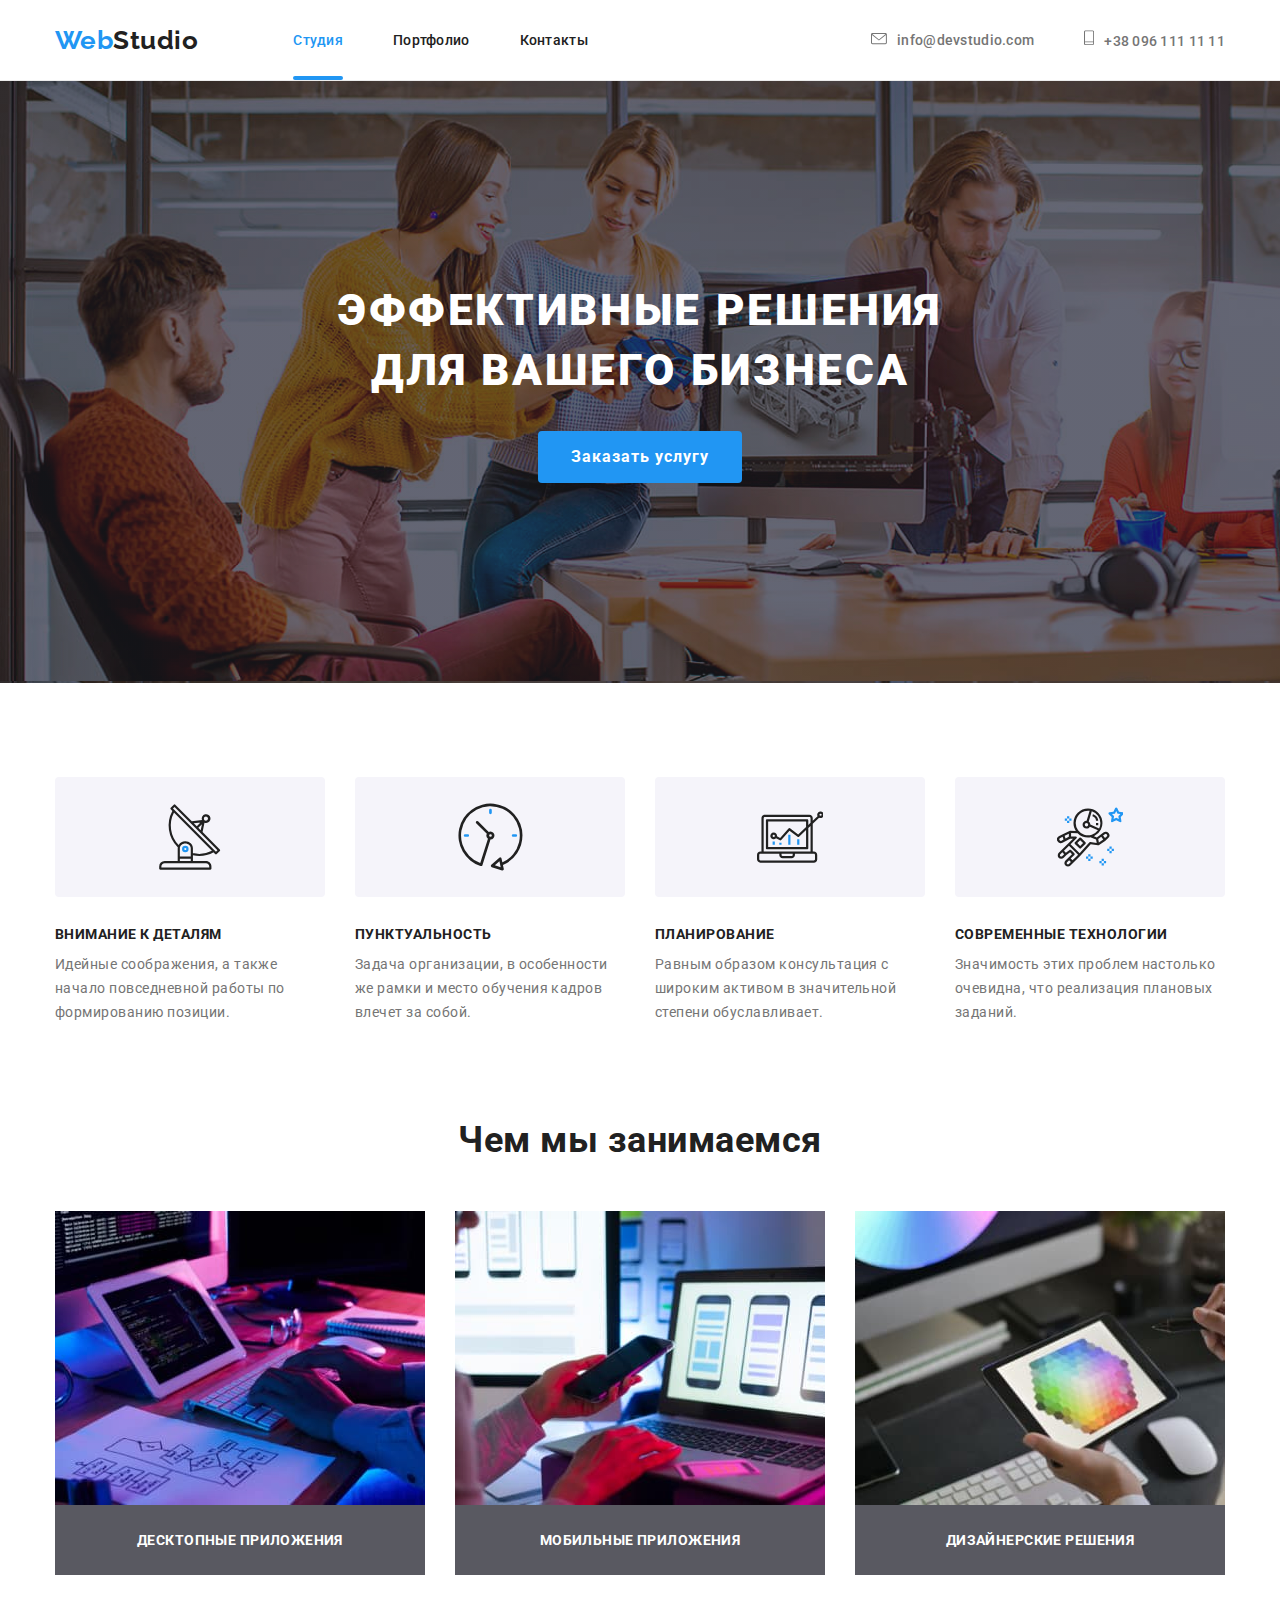
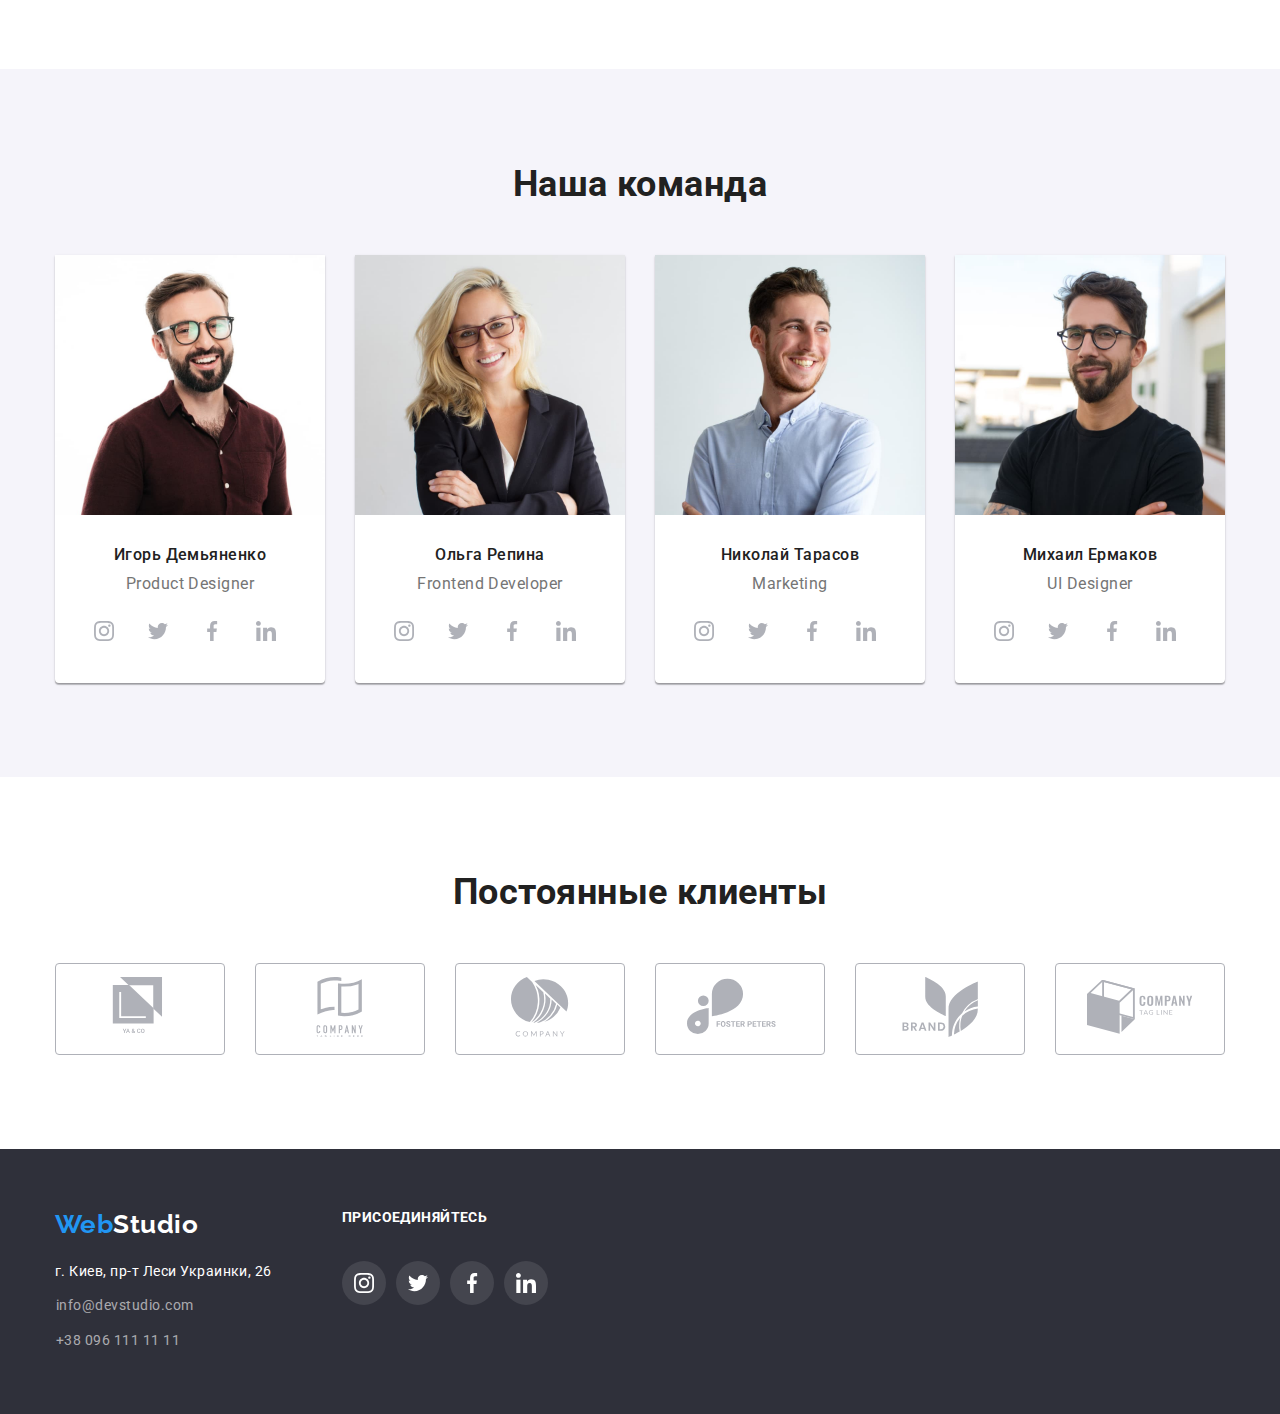
==== commit 5932e3c0: "Виправлення зауважень з аніацією" ====
--- a/index.html
+++ b/index.html
@@ -138,12 +138,15 @@
 
                     <li class="services-list-item">
                         <img src="./images/1th/layout.jpg" alt="Компьютер" width="370" />
+                        <p class="services-text">Десктопные приложения</p>
                     </li>
                     <li class="services-list-item">
                         <img src="./images/1th/mobile_development.jpg" alt="Телефон" width="370" />
+                        <p class="services-text">Мобильные приложения</p>
                     </li>
                     <li class="services-list-item">
                         <img src="./images/1th/design.jpg" alt="Планшет" width="370" />
+                        <p class="services-text">Дизайнерские решения</p>
                     </li>
                 </ul>
             </div>
--- a/css/styles.css
+++ b/css/styles.css
@@ -85,6 +85,10 @@
   display: inline-block;
   text-align: center;
   border: 1px solid transparent;
+
+  transition-property: all;
+transition-duration: 250ms;
+transition-timing-function: cubic-bezier(0.4, 0, 0.2, 1);
 }
 
 .button.primary {
@@ -183,6 +187,10 @@
   letter-spacing: 0.02em;
   text-decoration: none;
   color: var(--primary-text-color);
+
+  transition-property: all;
+transition-duration: 250ms;
+transition-timing-function: cubic-bezier(0.4, 0, 0.2, 1);
 }
 
 .link2{font-weight: 500;
@@ -260,6 +268,10 @@
 
 .button2{
     text-decoration: none; 
+
+    transition-property: all;
+transition-duration: 250ms;
+transition-timing-function: cubic-bezier(0.4, 0, 0.2, 1);
   
 }
 .button2:hover, .button2:focus {
@@ -419,6 +431,9 @@
 
 /* ============== SERVICES ============== */
 
+
+
+
 .services-list {
   display: inline-block;
   display: flex;
@@ -433,7 +448,28 @@
   margin-top: 30px;
   flex-basis: calc((100% - 90px) / 3);
 }
-
+.services-text{
+ 
+  
+  
+  transform: translate();
+  position: relative;
+  /*top: -70px;*/
+  padding-top: 27px;
+  padding-bottom: 27px; 
+  background-color: rgba(47, 48, 58, 0.8);
+
+  font-family: Roboto;
+font-style: normal;
+font-weight: bold;
+font-size: 14px;
+line-height: 16px;
+text-align: center;
+letter-spacing: 0.03em;
+text-transform: uppercase;
+
+color: #FFFFFF;
+}
 
 /* ============== END SERVICES ============== */
 
@@ -442,7 +478,7 @@
   background-color: var(--special-background-color);
   text-align: center;
   background: #F5F4FA;
-;
+
 }
 .background-partners{ background: #fff;
 
@@ -498,7 +534,8 @@
 /* ============== PORTFOLIO PROJECTS ============== */
 
 .card{position: relative;
-    overflow: hidden;}
+    overflow: hidden;
+  }
 
 .filter {
   align-items: center;
@@ -506,6 +543,10 @@
   display: flex;
   flex-direction: reverse;
   justify-content: center;
+
+  transition-property: all;
+transition-duration: 250ms;
+transition-timing-function: cubic-bezier(0.4, 0, 0.2, 1);
 }
 
 .filter .button {
@@ -538,6 +579,10 @@
   flex-wrap: wrap;
   margin-left: -30px;
   margin-top: -30px;
+
+  transition-property: all;
+transition-duration: 250ms;
+transition-timing-function: cubic-bezier(0.4, 0, 0.2, 1);
 }
 .projects-box-shadow:hover{
   box-shadow: 0px 1px 1px rgba(0, 0, 0, 0.12), 0px 4px 4px rgba(0, 0, 0, 0.06), 1px 4px 6px rgba(0, 0, 0, 0.16);
@@ -564,24 +609,16 @@
 
 
 .project-text{
+ 
 transform: translateY(0%);
-
 opacity: 0;
-  transition: transform 250ms cubic-bezier(0.4, 0, 0.2, 1),
-    opacity 250ms  cubic-bezier(0.4, 0, 0.2, 1);
-
-/*
-
-*/
-
- 
+
 font-family: Roboto;
 font-style: normal;
 font-weight: normal;
 font-size: 18px;
 line-height: 28px;
 
-
  width:370px;
 height: 294px;
 padding: 64px;
@@ -593,6 +630,11 @@
 color:rgba(33, 150, 243, 1);
 
 pointer-events: none;
+
+ transition-property: all;
+transition-duration: 250ms;
+transition-timing-function: cubic-bezier(0.4, 0, 0.2, 1);
+
 }
 
 .projects-item:hover .project-text{
@@ -646,6 +688,10 @@
   font-size: 14px;
   line-height: 1.71;
   text-decoration: none;
+
+  transition-property: all;
+transition-duration: 250ms;
+transition-timing-function: cubic-bezier(0.4, 0, 0.2, 1);
 }
 
 .address .button {
@@ -674,6 +720,10 @@
   --color1: rgba(255, 255, 255, 0.1);
   /*КОЛІР ЕЛЕМЕНТІ*/
   --color2: #AFB1B8;
+
+  transition-property: all;
+transition-duration: 250ms;
+transition-timing-function: cubic-bezier(0.4, 0, 0.2, 1);
 }
 .lnk-s:hover{
 --color1:red;/*  var(--accent-color) */
@@ -690,6 +740,10 @@
   display: block;
 
   border-radius: 50%;
+
+  transition-property: all;
+transition-duration: 250ms;
+transition-timing-function: cubic-bezier(0.4, 0, 0.2, 1);
   
 }
 .social-block2:focus, .social-block2:hover  {
@@ -709,7 +763,9 @@
   border-radius: 50%;
   margin-right: 10px;
    --color2:  #AFB1B8;
-;
+transition-property: all;
+transition-duration: 250ms;
+transition-timing-function: cubic-bezier(0.4, 0, 0.2, 1);
 }
 .social-block2:focus {
   
@@ -729,75 +785,13 @@
   width: 20px;
   height: 20px;
   --color1: none;
-}
-
-
-/*
-.social-links2 {
-  width: 44px;
-  height: 44px;
-  --color1: none;
-  margin-right: 10px;
-  
-}***************************************************************************************/
-/*
-.social-links2:hover {
-  --color1: #2196F3;
-  --color2: #fff;
-}*/
-/*.social-links2:focus {
-  --color1: #2196F3;
-  --color2: #fff;
-  border: 44px;
-  border-radius: 50%;
-  background-color: #2196f3;
- 
-}
-
-.button.primary:hover,
-.button.primary:focus {
-  color: var(--accent-color);
-  background-color: var(--primary-white-color);
-}
-*/
-
-
-
-
-/**var3**/
-/*Футер кнопки соцмереж*/
-/*
-.social-block3 {
-    display: flex;
-    border-radius: 50%;
-    
-    background: rgba(255, 255, 255, 0.1);
-    margin-right: 10px;
-}
-.social-block3:focus, .social-block3:hover  {
- 
-  background-color: black;
-  --color2: #fff;
-}
-
-
-
-.social-links3 {
-  width: 44px;
-  height: 44px;
-  --color1: none;
-  --color2: #fff;
-}
-.social-links3:focus {
-  --color1:  #2196F3;
-  --color2: #fff;
- 
-}
-.social-links3:hover{
-  --color1:  #2196F3;
-  --color2: #fff;
-  
-}*/
+
+  transition-property: all;
+transition-duration: 250ms;
+transition-timing-function: cubic-bezier(0.4, 0, 0.2, 1);
+}
+
+
 .social-block3 {
   display: flex;
   /*display: block;*/
@@ -808,7 +802,16 @@
 
   margin-right: 10px;
    fill: #fff;
-}
+
+
+   transition-property: all;
+transition-duration: 250ms;
+transition-timing-function: cubic-bezier(0.4, 0, 0.2, 1);
+}
+
+
+
+
 .social-block3:focus {
   
   background-color: #2196F3;
@@ -847,6 +850,9 @@
   /*КОЛІР ЕЛЕМЕНТІ*/
   --color2: #AFB1B8;
   
+  transition-property: all;
+transition-duration: 250ms;
+transition-timing-function: cubic-bezier(0.4, 0, 0.2, 1);
 }
 .link-icon:hover{
     --color1:red;/*  var(--accent-color) */
@@ -884,7 +890,12 @@
   width: 44px;
   height: 44px;
   --color1: rgba(255, 255, 255, 0.1);
-  --color2: #fff;}
+  --color2: #fff;
+
+transition-property: all;
+transition-duration: 250ms;
+transition-timing-function: cubic-bezier(0.4, 0, 0.2, 1);
+}
 
   .link-icon-button:hover, .link-icon-button:focus {
     --color1: var(--accent-color);
@@ -955,6 +966,10 @@
 justify-content: space-between;
 justify-content: center;
 cursor: pointer;
+
+transition-property: all;
+transition-duration: 250ms;
+transition-timing-function: cubic-bezier(0.4, 0, 0.2, 1);
 }
 
 .client-logo:focus, .client-logo:hover {
@@ -982,11 +997,7 @@
  
 }
 
-/*.social-block2:focus, .social-block2:hover  {
-  --color1: black;
-  background-color: #2196F3;
-  --color2: #fff;
-}*/
+
 
 
 .client-logo:focus,  .client-icon:focus{
@@ -1035,11 +1046,13 @@
 min-height:60px; ;
 min-width: 106px;
 
-}
-/*
-.client-icon:focus {
-  border: 1px solid;
- border-color:   #2196F3;}*/
+transition-property: all;
+transition-duration: 250ms;
+transition-timing-function: cubic-bezier(0.4, 0, 0.2, 1);
+
+}
+
+
 
 
 
@@ -1071,9 +1084,7 @@
 color: #FFFFFF;
 }
 
-.social-color{
-  fill: red;
-}
+
 
 .social-centr{
 display: flex;
@@ -1109,6 +1120,10 @@
 box-sizing: border-box;
 border-radius: 4px;
 background-color: #fff;
+
+transition-property: all;
+transition-duration: 250ms;
+transition-timing-function: cubic-bezier(0.4, 0, 0.2, 1);
 }
 .client-icon-button{
   display: flexbox;
@@ -1122,6 +1137,10 @@
 max-height: 60px;
 min-height:60px; ;
 min-width: 106px;
+
+transition-property: all;
+transition-duration: 250ms;
+transition-timing-function: cubic-bezier(0.4, 0, 0.2, 1);
 }
 
 
